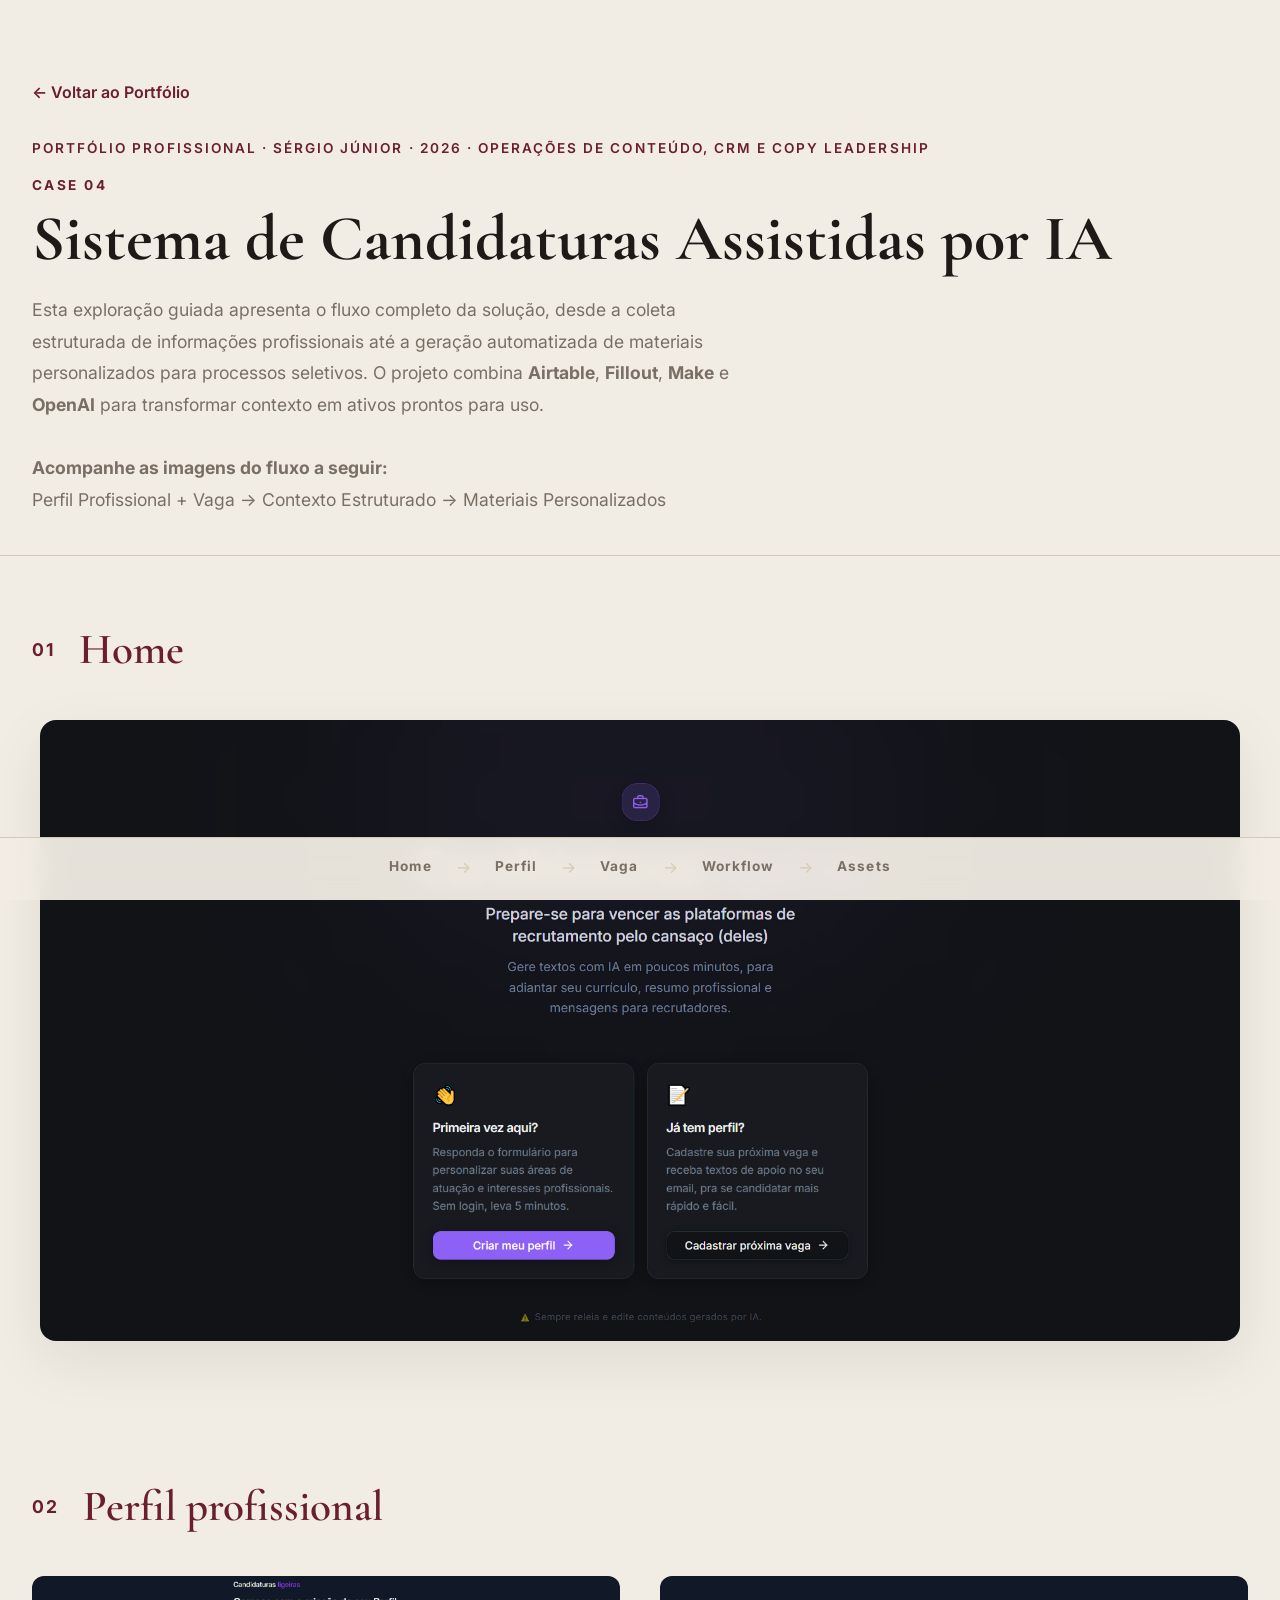
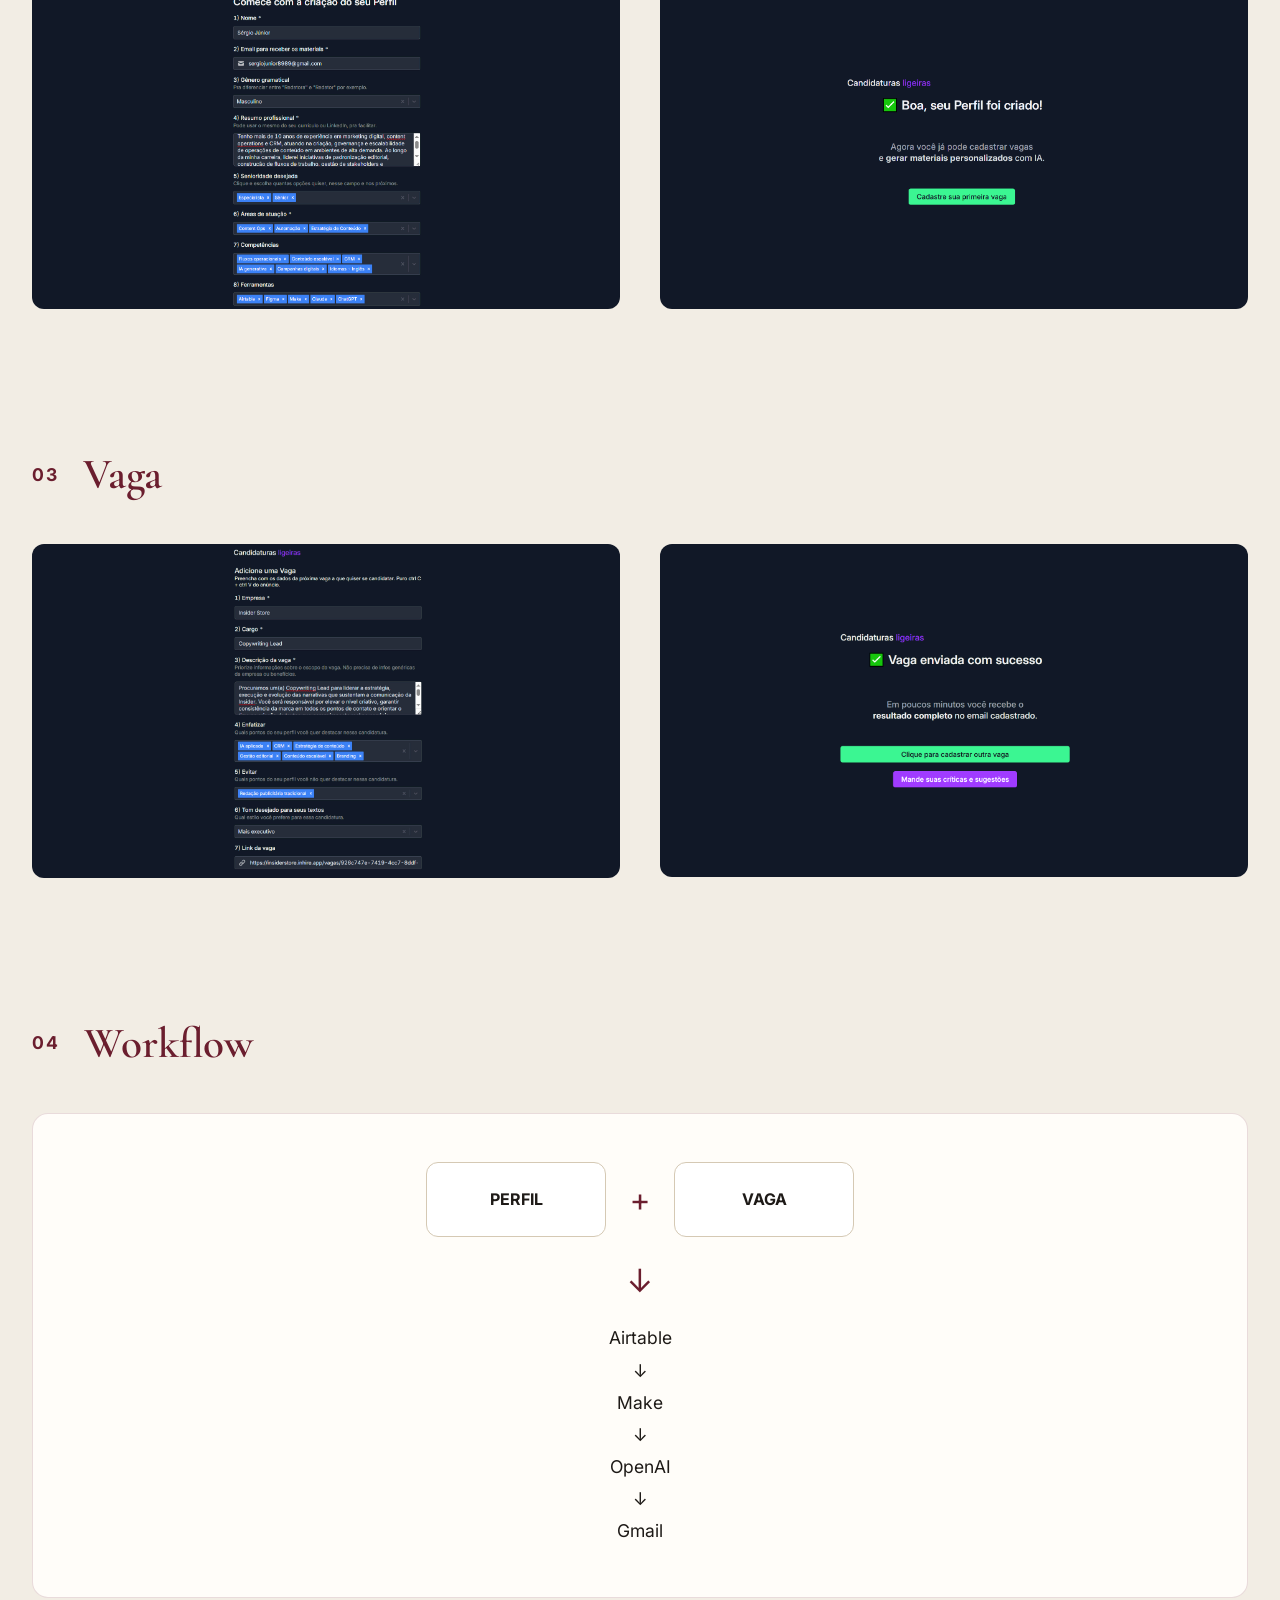
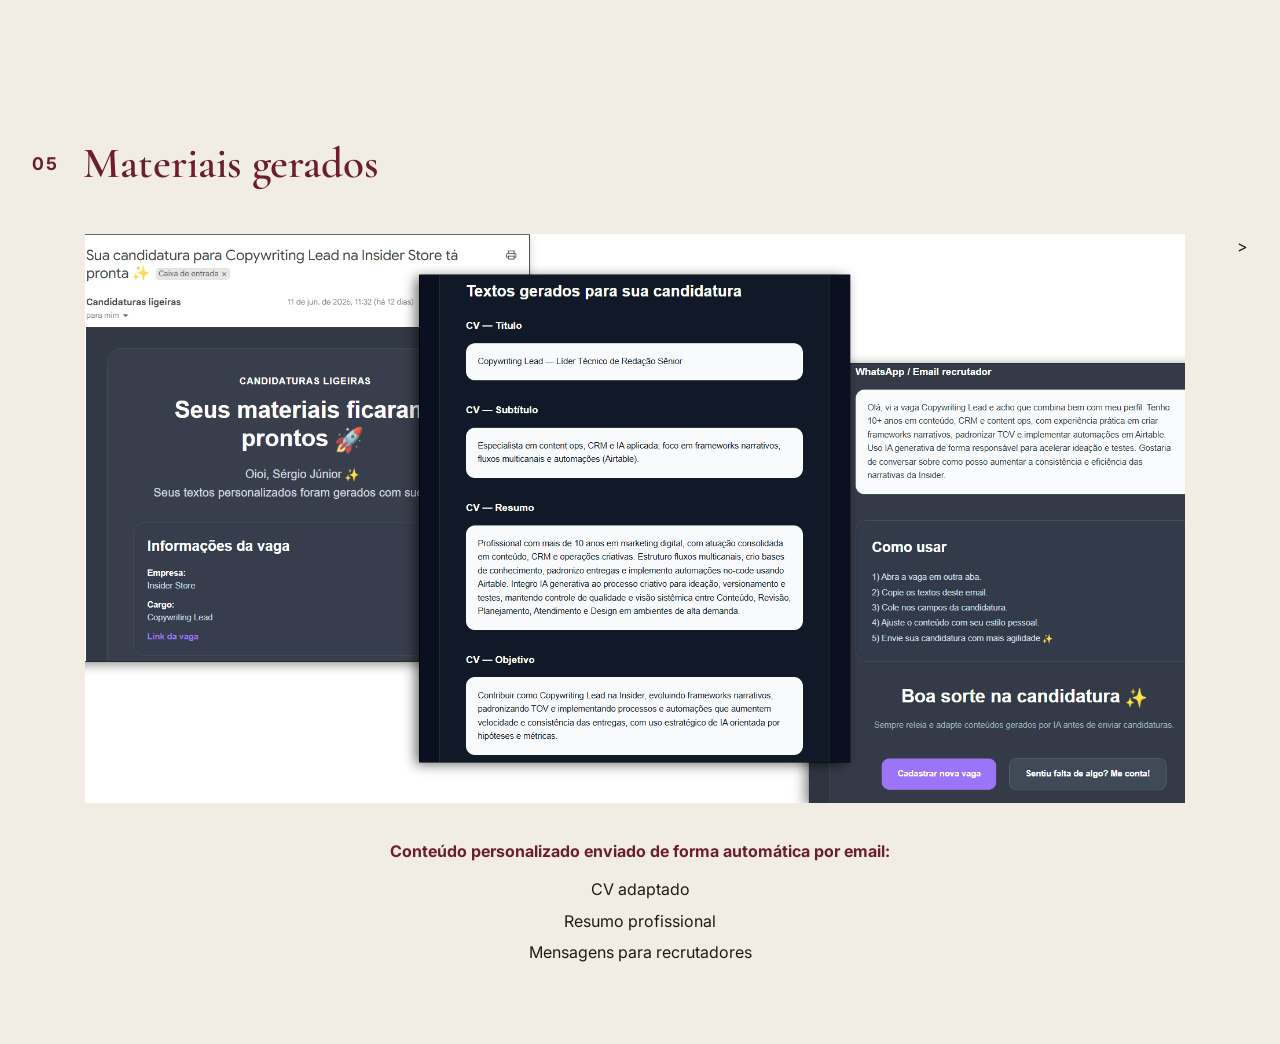
==== case04/index.html @ 16d682b1 "Refactor portfolio meta for better responsiveness Updated portfolio meta information for desktop and" ====
<!DOCTYPE html>
<html lang="pt-BR">

<head>

  <meta charset="UTF-8">

  <meta name="viewport"
        content="width=device-width, initial-scale=1.0">

  <title>Case 04 | Sérgio Júnior</title>

  <link rel="stylesheet" href="style.css">

</head>
<body>

<header class="topbar">
  <div class="topbar-content">
    <a href="../" class="back-link">← Voltar ao Portfólio</a>

    <div class="hero">

  <div class="portfolio-meta desktop-only">
PORTFÓLIO PROFISSIONAL · SÉRGIO JÚNIOR · 2026 · OPERAÇÕES DE CONTEÚDO, CRM E COPY LEADERSHIP
</div>

<div class="portfolio-meta mobile-only">
PORTFÓLIO PROFISSIONAL · SÉRGIO JÚNIOR · 2026
</div>
      <div class="hero-kicker">CASE 04</div>
      <h1>Sistema de Candidaturas Assistidas por IA</h1>
      <p class="intro-text">

Esta exploração guiada apresenta o fluxo completo da solução, desde a coleta estruturada de informações profissionais até a geração automatizada de materiais personalizados para processos seletivos.

O projeto combina <strong>Airtable</strong>, <strong>Fillout</strong>, <strong>Make</strong> e <strong>OpenAI</strong> para transformar contexto em ativos prontos para uso.

<br><br>

<strong>Acompanhe as imagens do fluxo a seguir:</strong>

<br>

Perfil Profissional + Vaga → Contexto Estruturado → Materiais Personalizados

</p>
    </div>
  </div>
</header>

<main>

<section id="home" class="step-section">
  <div class="step-header">
    <span class="step-number">01</span>
    <h2>Home</h2>
  </div>

  <div class="image-single">
    <img
  src="img/home.webp"
  alt="Home do sistema"
  class="zoomable">
  </div>
</section>

<section id="perfil" class="step-section">
  <div class="step-header">
    <span class="step-number">02</span>
    <h2>Perfil profissional</h2>
  </div>

  <div class="image-grid">
    <img
  src="img/perfil1.webp"
  alt="Formulário de perfil"
  class="zoomable">
    <img
  src="img/perfil2.webp"
  alt="Perfil criado"
  class="zoomable">
  </div>
</section>

<section id="vaga" class="step-section">
  <div class="step-header">
    <span class="step-number">03</span>
    <h2>Vaga</h2>
  </div>

  <div class="image-grid">
    <img
  src="img/vaga1.webp"
  alt="Cadastro de vaga"
  class="zoomable">
    <img
  src="img/vaga2.webp"
  alt="Vaga enviada"
  class="zoomable">
  </div>
</section>

<section id="workflow" class="step-section">
  <div class="step-header">
    <span class="step-number">04</span>
    <h2>Workflow</h2>
  </div>

  <div class="workflow-box">

    <div class="workflow-inputs">
      <div class="workflow-card">
        <strong>PERFIL</strong>
      </div>

      <div class="workflow-plus">+</div>

      <div class="workflow-card">
        <strong>VAGA</strong>
      </div>
    </div>

    <div class="workflow-arrow">↓</div>

    <div class="workflow-stack">
      <div>Airtable</div>
      <div>↓</div>
      <div>Make</div>
      <div>↓</div>
      <div>OpenAI</div>
      <div>↓</div>
      <div>Gmail</div>
    </div>

  </div>
</section>

<section id="assets" class="step-section">
  <div class="step-header">
    <span class="step-number">05</span>
    <h2>Materiais gerados</h2>
  </div>

  <div class="email-showcase">

    <img
  src="img/email-stack.webp"
  alt="Assets gerados"
  class="zoomable email-stack">
    >

  </div>

  <div class="assets-caption">
    <p>

Conteúdo personalizado enviado de forma automática por email:

</p>

    <ul>
      <li>CV adaptado</li>
      <li>Resumo profissional</li>
      <li>Mensagens para recrutadores</li>
    </ul>
  </div>

</section>

</main>

<footer class="progress-nav">

  <a href="#home" class="nav-item active">Home</a>

<span class="nav-arrow">→</span>

<a href="#perfil" class="nav-item">Perfil</a>

<span class="nav-arrow">→</span>

<a href="#vaga" class="nav-item">Vaga</a>

<span class="nav-arrow">→</span>

<a href="#workflow" class="nav-item">Workflow</a>

<span class="nav-arrow">→</span>

<a href="#assets" class="nav-item">Assets</a>

</footer>
<button id="backToTop">

↑

</button>
<div id="lightbox" class="lightbox">

  <span class="lightbox-close">&times;</span>

  <img id="lightbox-image" src="" alt="Imagem ampliada">

</div>
  
  <script src="script.js"></script>

</body>
</html>
---- case04/style.css ----
@import url('https://fonts.googleapis.com/css2?family=Cormorant+Garamond:wght@400;500;600;700&family=Inter:wght@300;400;500;600&display=swap');

:root {

--beige: #F2EDE4;
--beige-dark: #D5C9B4;

--wine: #6B1E2E;
--wine-light: #8B2E42;

--ink: #1E1A17;
--muted: #7A6F65;

--max-width: 1400px;

}

*{
margin:0;
padding:0;
box-sizing:border-box;
}

html{
scroll-behavior:smooth;
}

body{

background:var(--beige);
color:var(--ink);

font-family:'Inter',sans-serif;

line-height:1.6;

}

/* =========================
HEADER
========================= */

.topbar{

padding:80px 32px 40px;

border-bottom:1px solid var(--beige-dark);

}

.topbar-content{

max-width:var(--max-width);
margin:0 auto;

}

.back-link{

display:inline-block;

margin-bottom:32px;

color:var(--wine);

text-decoration:none;

font-weight:600;

}

.back-link:hover{

opacity:.7;

}

.hero-kicker{

color:var(--wine);

font-size:.85rem;

letter-spacing:.18em;

text-transform:uppercase;

margin-bottom:12px;

font-weight:700;

}
.portfolio-meta{

  color:var(--wine);

  font-size:.85rem;

  letter-spacing:.15em;

  text-transform:uppercase;

  margin-bottom:16px;

  font-weight:600;

}
.desktop-only{

display:block;

}

.mobile-only{

display:none;

}
.hero h1{

font-family:'Cormorant Garamond',serif;

font-size:4rem;

line-height:0.95;

color:var(--ink);

margin-bottom:20px;

}

.hero p{

font-size:1.1rem;

color:var(--muted);

max-width:700px;

}
.intro-text{

  max-width:850px;

  margin-top:24px;

  color:var(--muted);

  line-height:1.8;

}
/* =========================
SECTIONS
========================= */

.step-section{

padding:72px 32px;

}

.step-header{

display:flex;

align-items:center;

gap:16px;

margin-bottom:48px;

}

.step-number{

color:var(--wine);

font-size:1.1rem;

font-weight:700;

letter-spacing:.12em;

margin-right:8px;

}

.step-header h2{

font-family:'Cormorant Garamond',serif;

font-size:2.7rem;

color:var(--wine);

line-height:1;

font-weight:600;

}

/* =========================
   IMAGES
========================= */

.image-single{

max-width:1200px;

margin:0 auto;

border-radius:16px;

overflow:hidden;

box-shadow:0 20px 60px rgba(0,0,0,.08);

}

.image-single img{

  width:100%;

  height:auto;

  display:block;

}

.image-grid{

  display:grid;

  grid-template-columns:repeat(2,minmax(0,1fr));

  gap:40px;

  max-width:1600px;

  margin:0 auto;

}

.image-grid img{

  width:100%;

  height:auto;

  display:block;

  border-radius:12px;

}

.email-stack{

  max-width:1100px;

  width:100%;

  margin:0 auto;

  display:block;

}

/* =========================
WORKFLOW
========================= */

.workflow-box{

border:1px solid rgba(107,30,46,.15);

border-radius:16px;

background:#fffdf9;

padding:48px;

}

.workflow-inputs{

display:flex;

justify-content:center;

align-items:center;

gap:24px;

}

.workflow-card{

padding:24px 40px;

border:1px solid var(--beige-dark);

border-radius:12px;

background:white;

min-width:180px;

text-align:center;

}

.workflow-plus{

font-size:2rem;

color:var(--wine);

}

.workflow-arrow{

text-align:center;

font-size:2rem;

color:var(--wine);

margin:18px 0;

}

.workflow-stack{

text-align:center;

font-size:1.1rem;

}

.workflow-stack div{

margin:4px 0;

}

/* =========================
ASSETS
========================= */

.email-showcase{

display:flex;

justify-content:center;

}

.email-stack-image{

max-width:1100px;

}

.assets-caption{

margin-top:36px;

text-align:center;

}

.assets-caption p{

color:var(--wine);

font-weight:700;

margin-bottom:12px;

}

.assets-caption ul{

list-style:none;

}

.assets-caption li{

margin:6px 0;

}

/* =========================
FOOTER FIXO
========================= */

.progress-nav{
   

position:fixed;

bottom:0;

left:0;

right:0;

z-index:999;

display:flex;

justify-content:center;

gap:32px;

padding:18px;

background:rgba(242,237,228,.95);

backdrop-filter:blur(12px);

border-top:1px solid var(--beige-dark);

}
.progress-nav a.active{

  color:var(--wine);

  font-weight:700;

}
.nav-item{

text-decoration:none;

color:var(--muted);

font-size:.85rem;

font-weight:700;

letter-spacing:.08em;

transition:.2s;

}

.nav-item:hover{

color:var(--wine);

}

.nav-item.active{

color:var(--wine);

}
.nav-arrow{

display:flex;

align-items:center;

justify-content:center;

color:var(--beige-dark);

font-size:1rem;

margin:0 -8px;

transform:translateY(-1px);

}
/* =========================
MOBILE
========================= */

@media (max-width: 900px){

  .hero h1{

    font-size:2.8rem;

  }

  .step-header h2{

    font-size:2.2rem;

  }

  .image-grid{

    grid-template-columns:1fr;

    gap:24px;

  }

  .workflow-inputs{

    flex-direction:column;

  }

  .progress-nav{

    gap:12px;

    flex-wrap:wrap;

  }

}

@media (max-width: 600px){
.desktop-only{

display:none;

}

.mobile-only{

display:block;

}
.topbar{

```
padding:48px 24px 32px;
```

}

.step-section{

```
padding:56px 24px;
```

}

.hero h1{

```
font-size:2.3rem;
```

}

}
/* =========================
   LIGHTBOX
========================= */

.zoomable{

  cursor:pointer;

  transition:.25s;

}

.zoomable:hover{

  transform:translateY(-4px);

}

.lightbox{

  position:fixed;

  inset:0;

  background:rgba(0,0,0,.9);

  display:none;

  justify-content:center;

  align-items:center;

  z-index:9999;

  padding:40px;

}

.lightbox.active{

  display:flex;

}

#lightbox-image{

  max-width:95vw;

  max-height:90vh;

  border-radius:12px;

  box-shadow:0 20px 60px rgba(0,0,0,.5);

  object-fit:contain;

}

.lightbox-close{

  position:absolute;

  top:24px;

  right:32px;

  color:white;

  font-size:3rem;

  cursor:pointer;

  line-height:1;

}
/* =========================
   MOBILE LIGHTBOX
========================= */

@media (max-width:768px){

  .lightbox.active{

    display:flex;

    align-items:flex-start;

    justify-content:flex-start;

    overflow:auto;

    padding:80px 20px;

  }

  #lightbox-image{

    width:220vw;

    max-width:none;

    max-height:none;

  }

}
/* =========================
   BACK TO TOP
========================= */

#backToTop{

  position:fixed;

  right:24px;

  bottom:110px;

  width:52px;

  height:52px;

  border:none;

  border-radius:50%;

  background:var(--wine);

  color:white;

  font-size:1.4rem;

  cursor:pointer;

  display:none;

  z-index:999;

  box-shadow:0 10px 30px rgba(0,0,0,.15);

  transition:.25s;

}

#backToTop:hover{

  transform:translateY(-4px);

}

#backToTop.show{

  display:block;

}
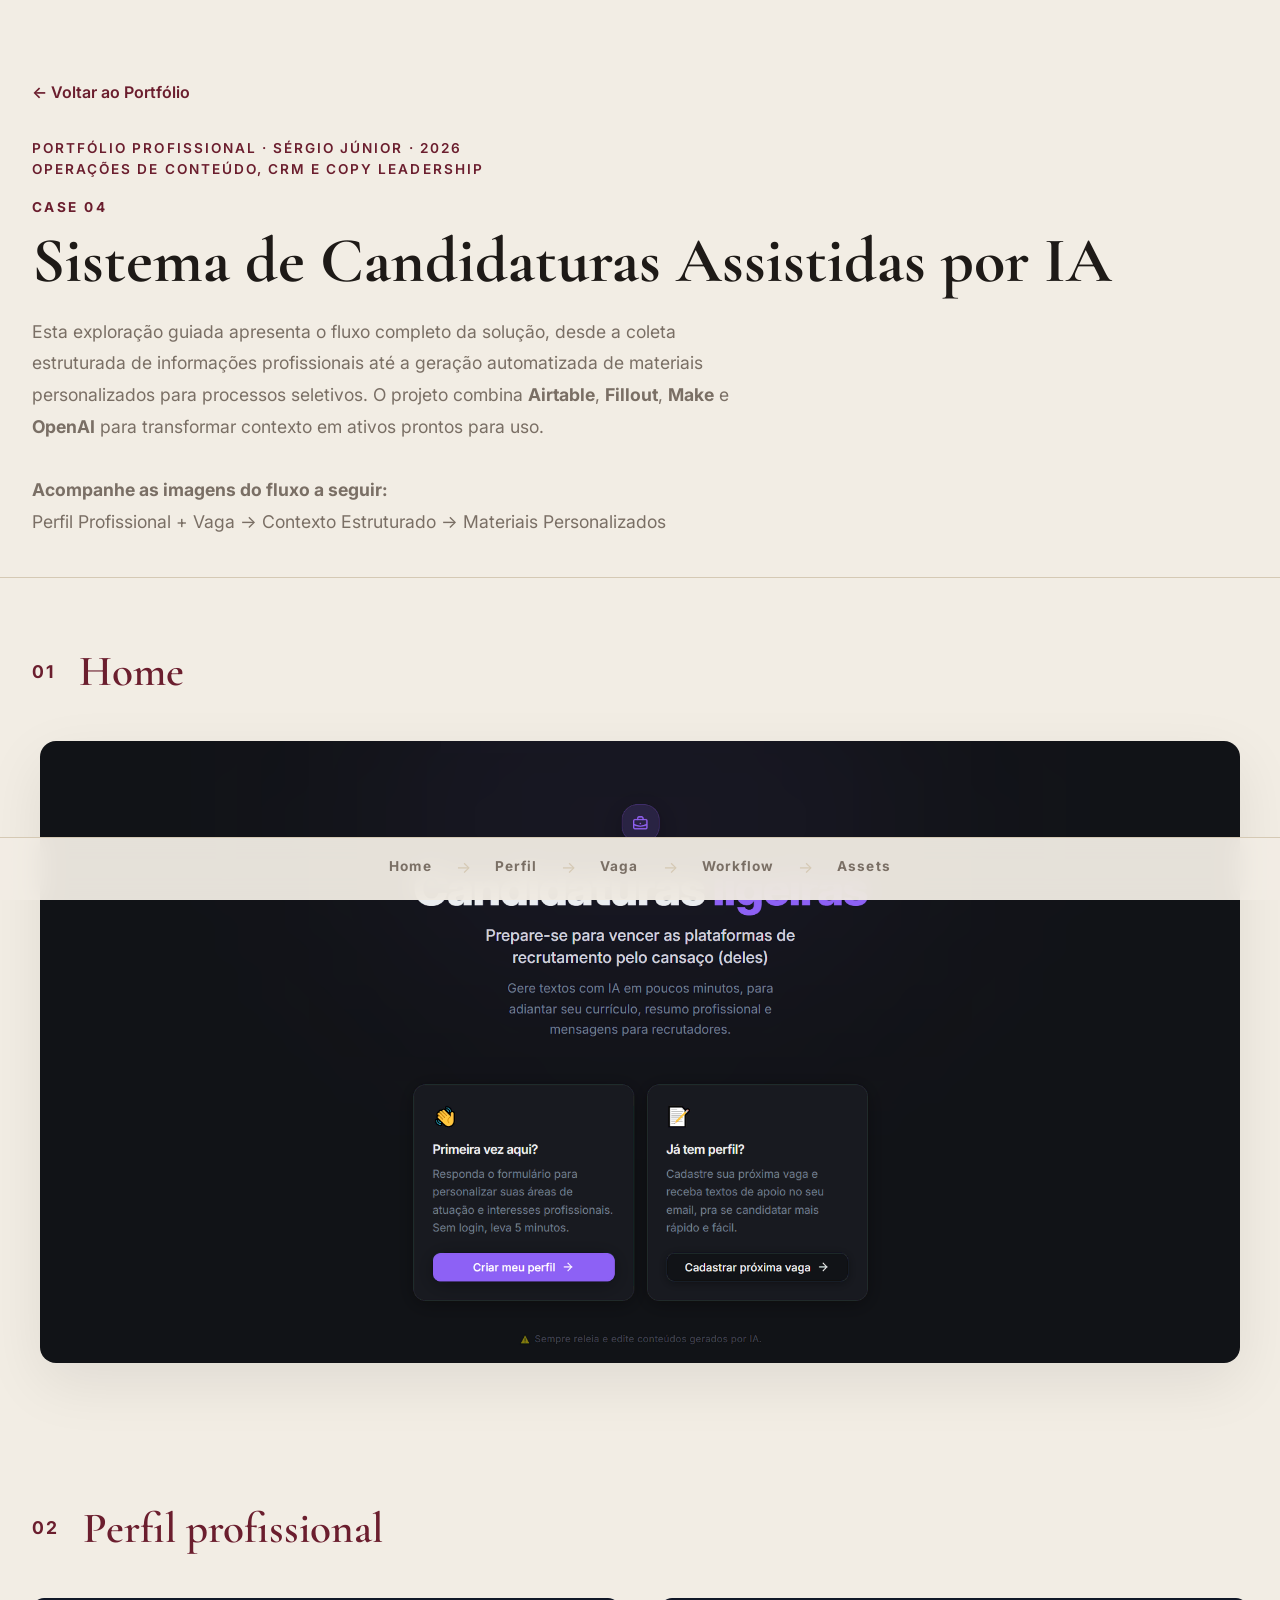
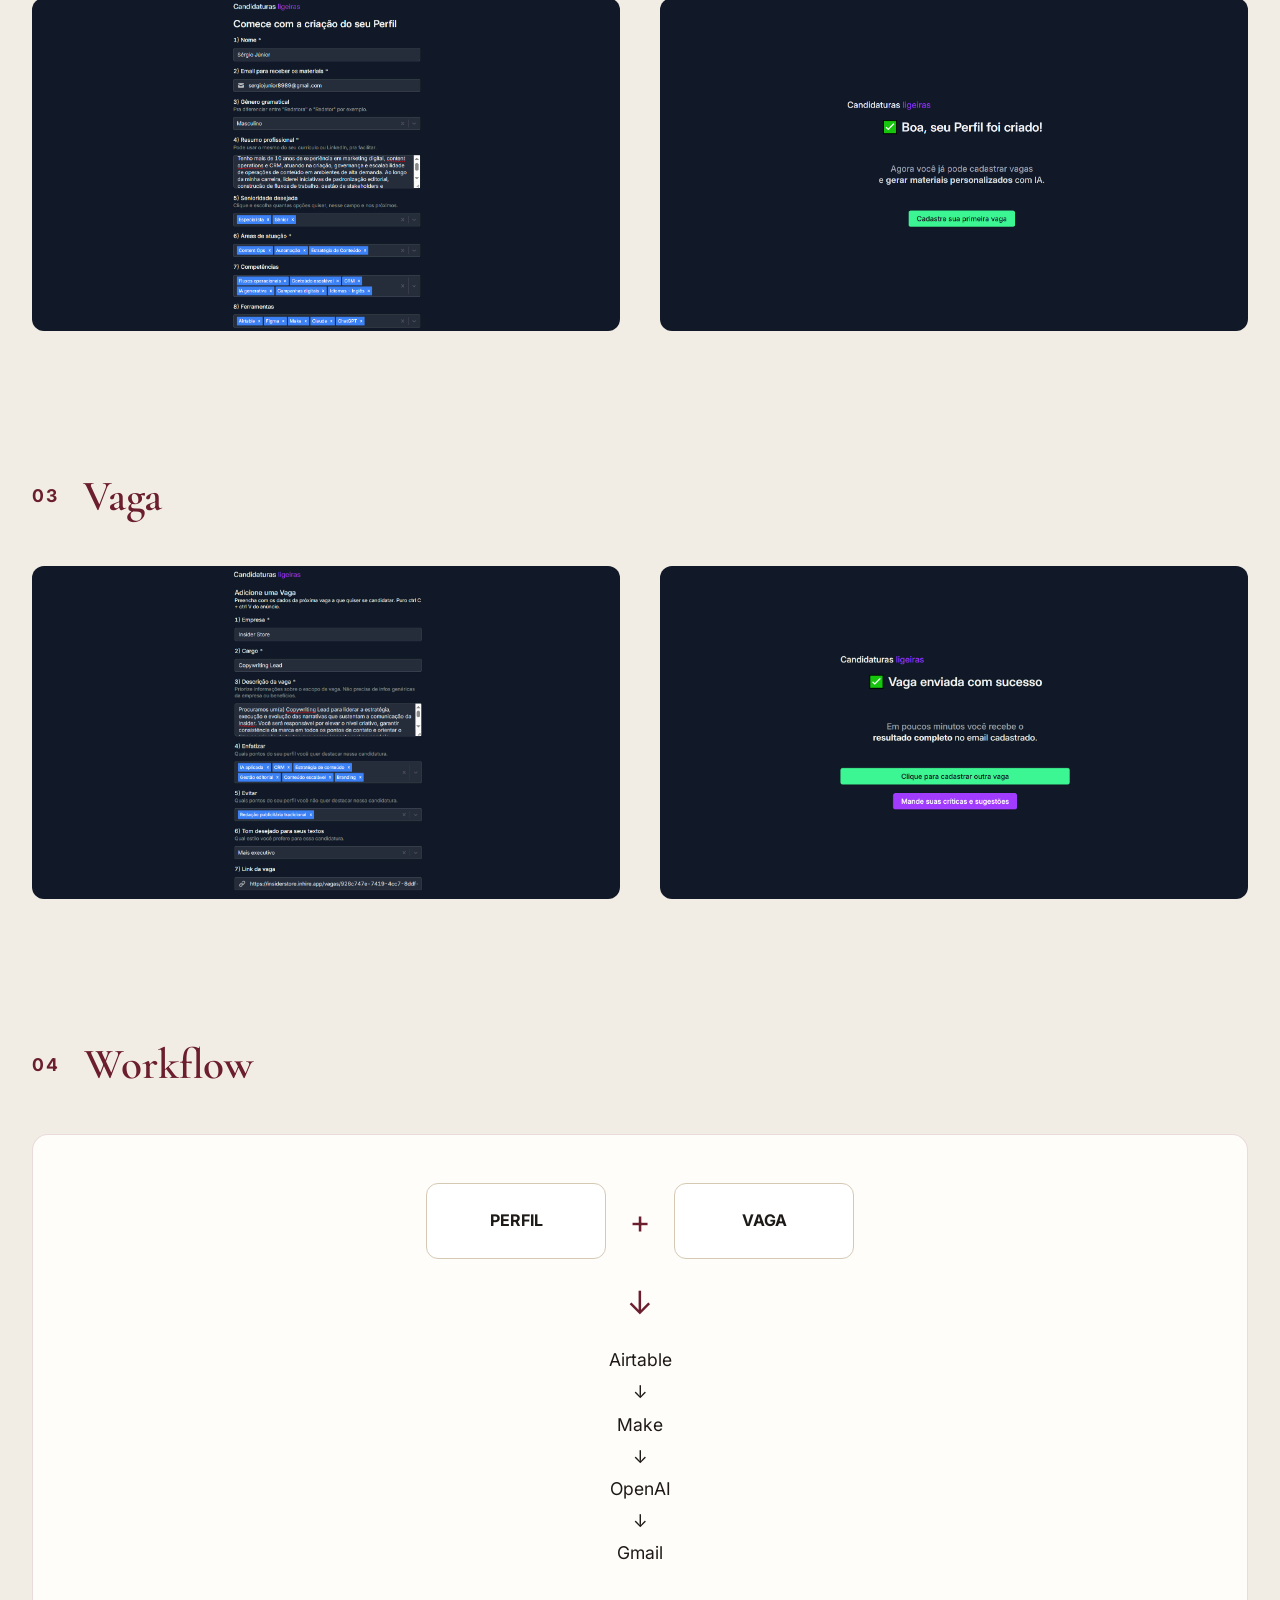
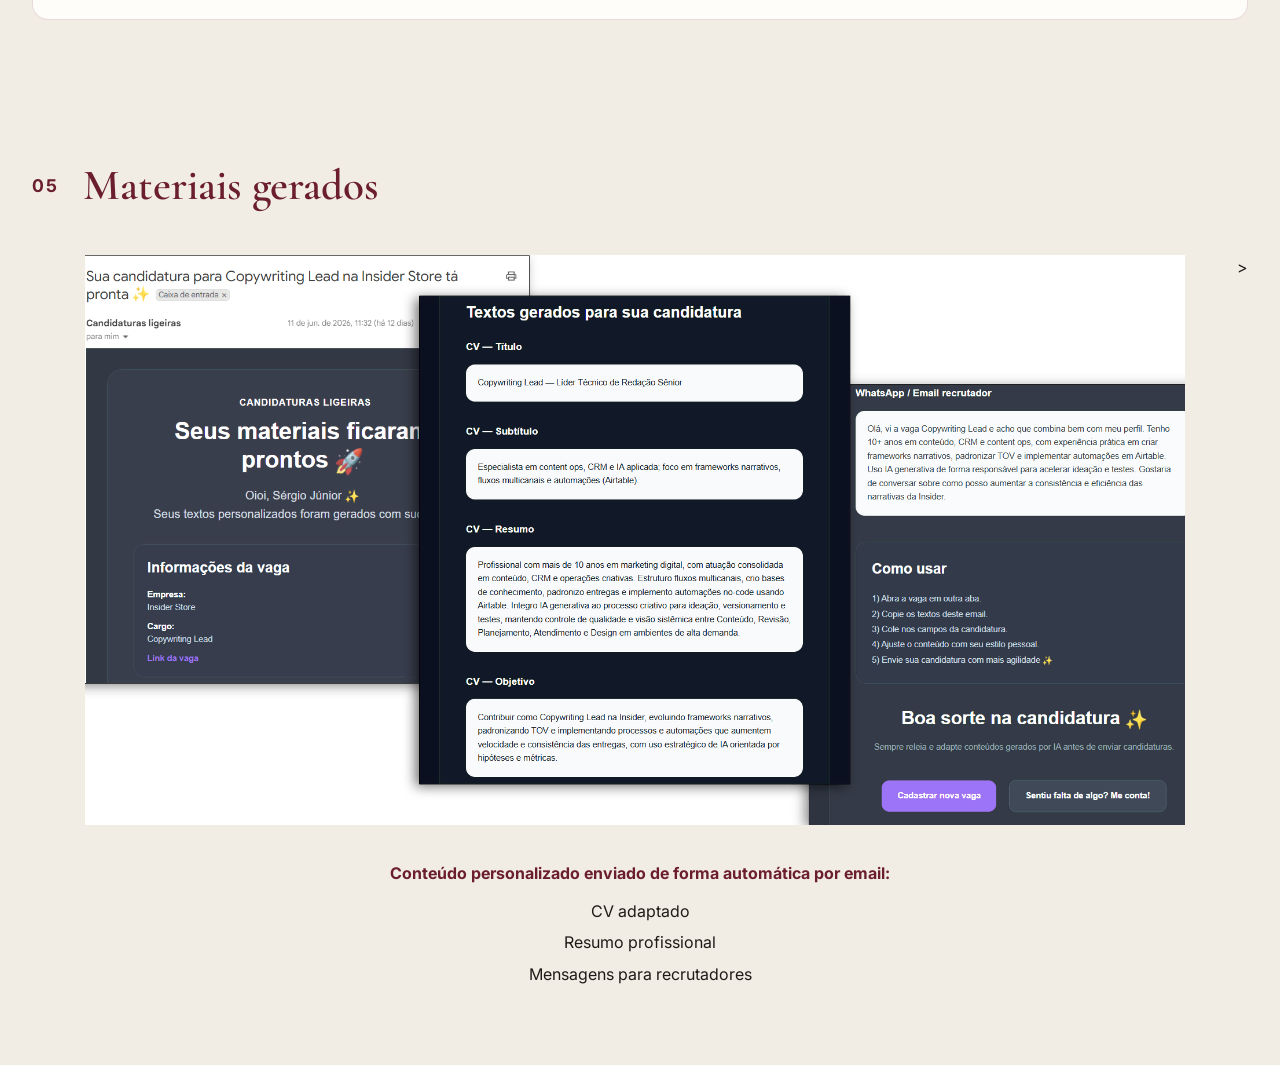
==== commit 3972723a: "Update portfolio text formatting in index.html Split the professional portfolio text into two lines " ====
--- a/case04/index.html
+++ b/case04/index.html
@@ -22,7 +22,8 @@
     <div class="hero">
 
   <div class="portfolio-meta desktop-only">
-PORTFÓLIO PROFISSIONAL · SÉRGIO JÚNIOR · 2026 · OPERAÇÕES DE CONTEÚDO, CRM E COPY LEADERSHIP
+PORTFÓLIO PROFISSIONAL · SÉRGIO JÚNIOR · 2026<br>
+    OPERAÇÕES DE CONTEÚDO, CRM E COPY LEADERSHIP
 </div>
 
 <div class="portfolio-meta mobile-only">
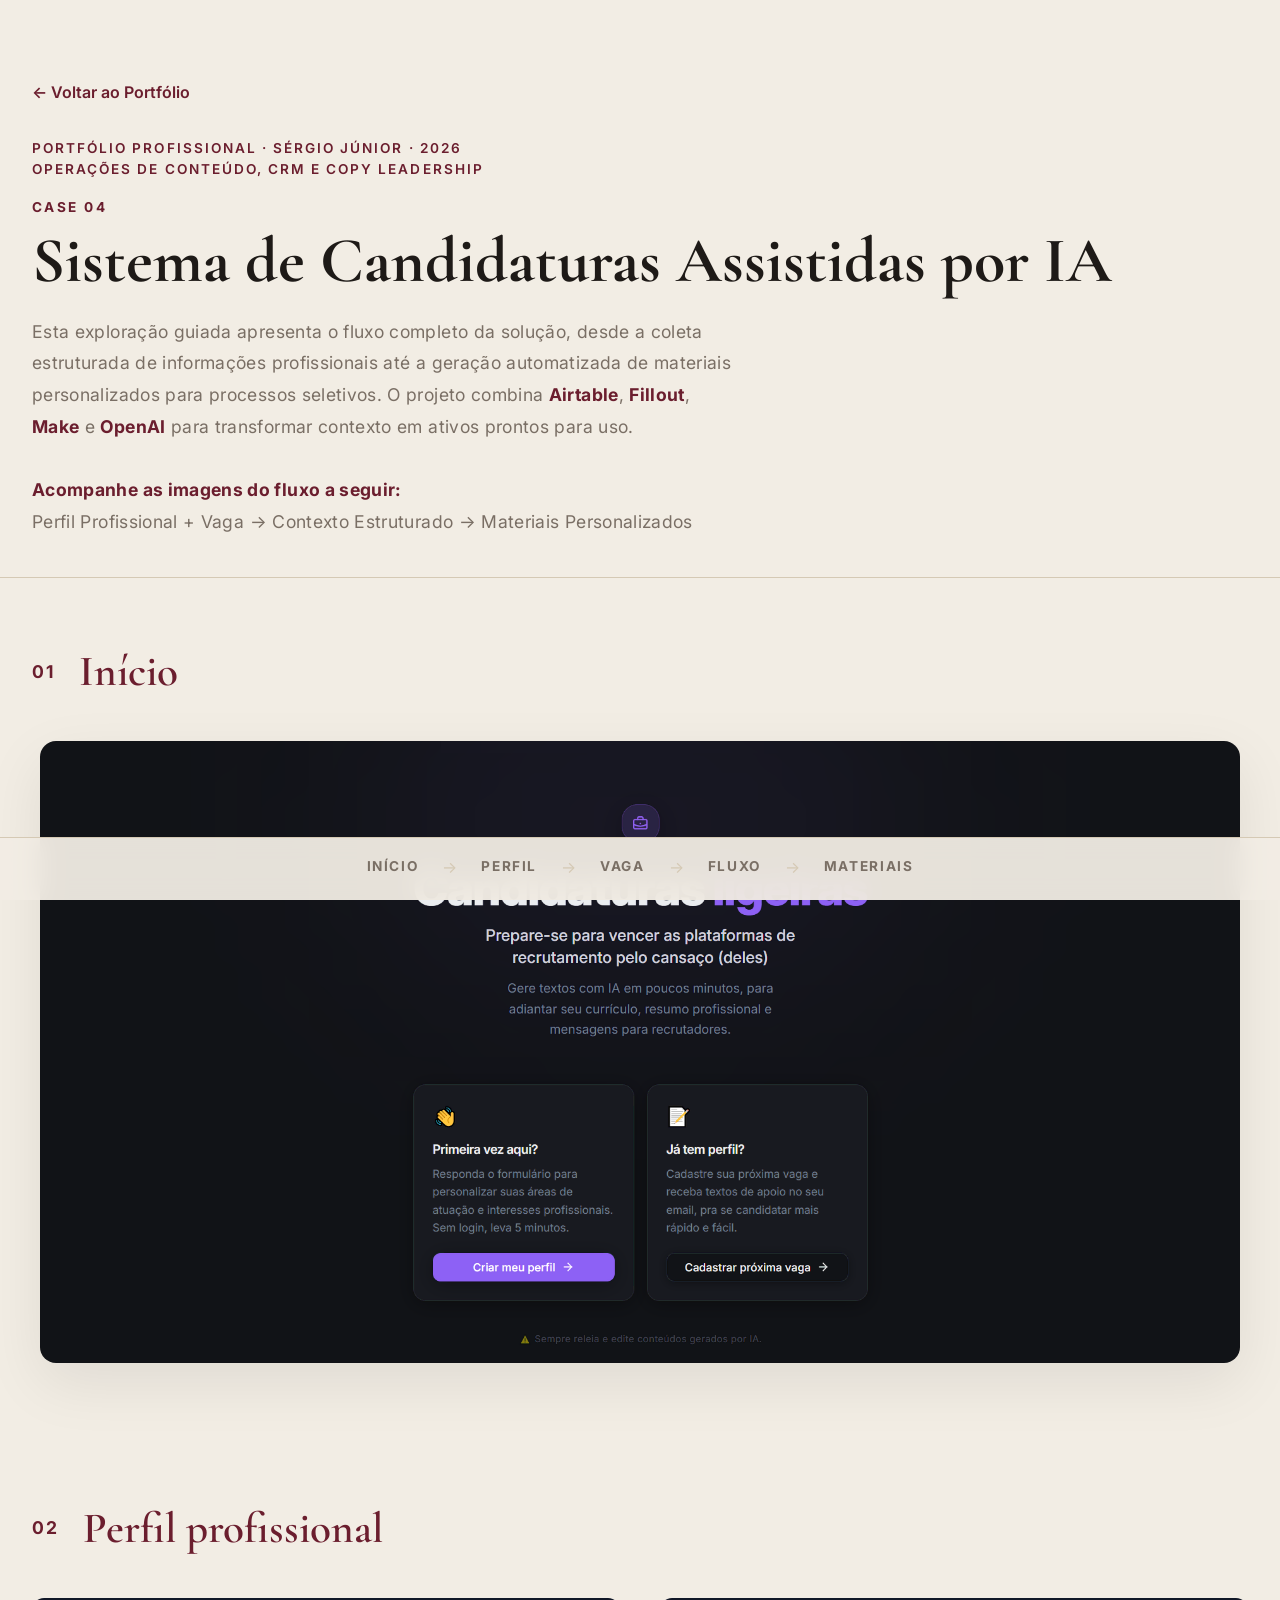
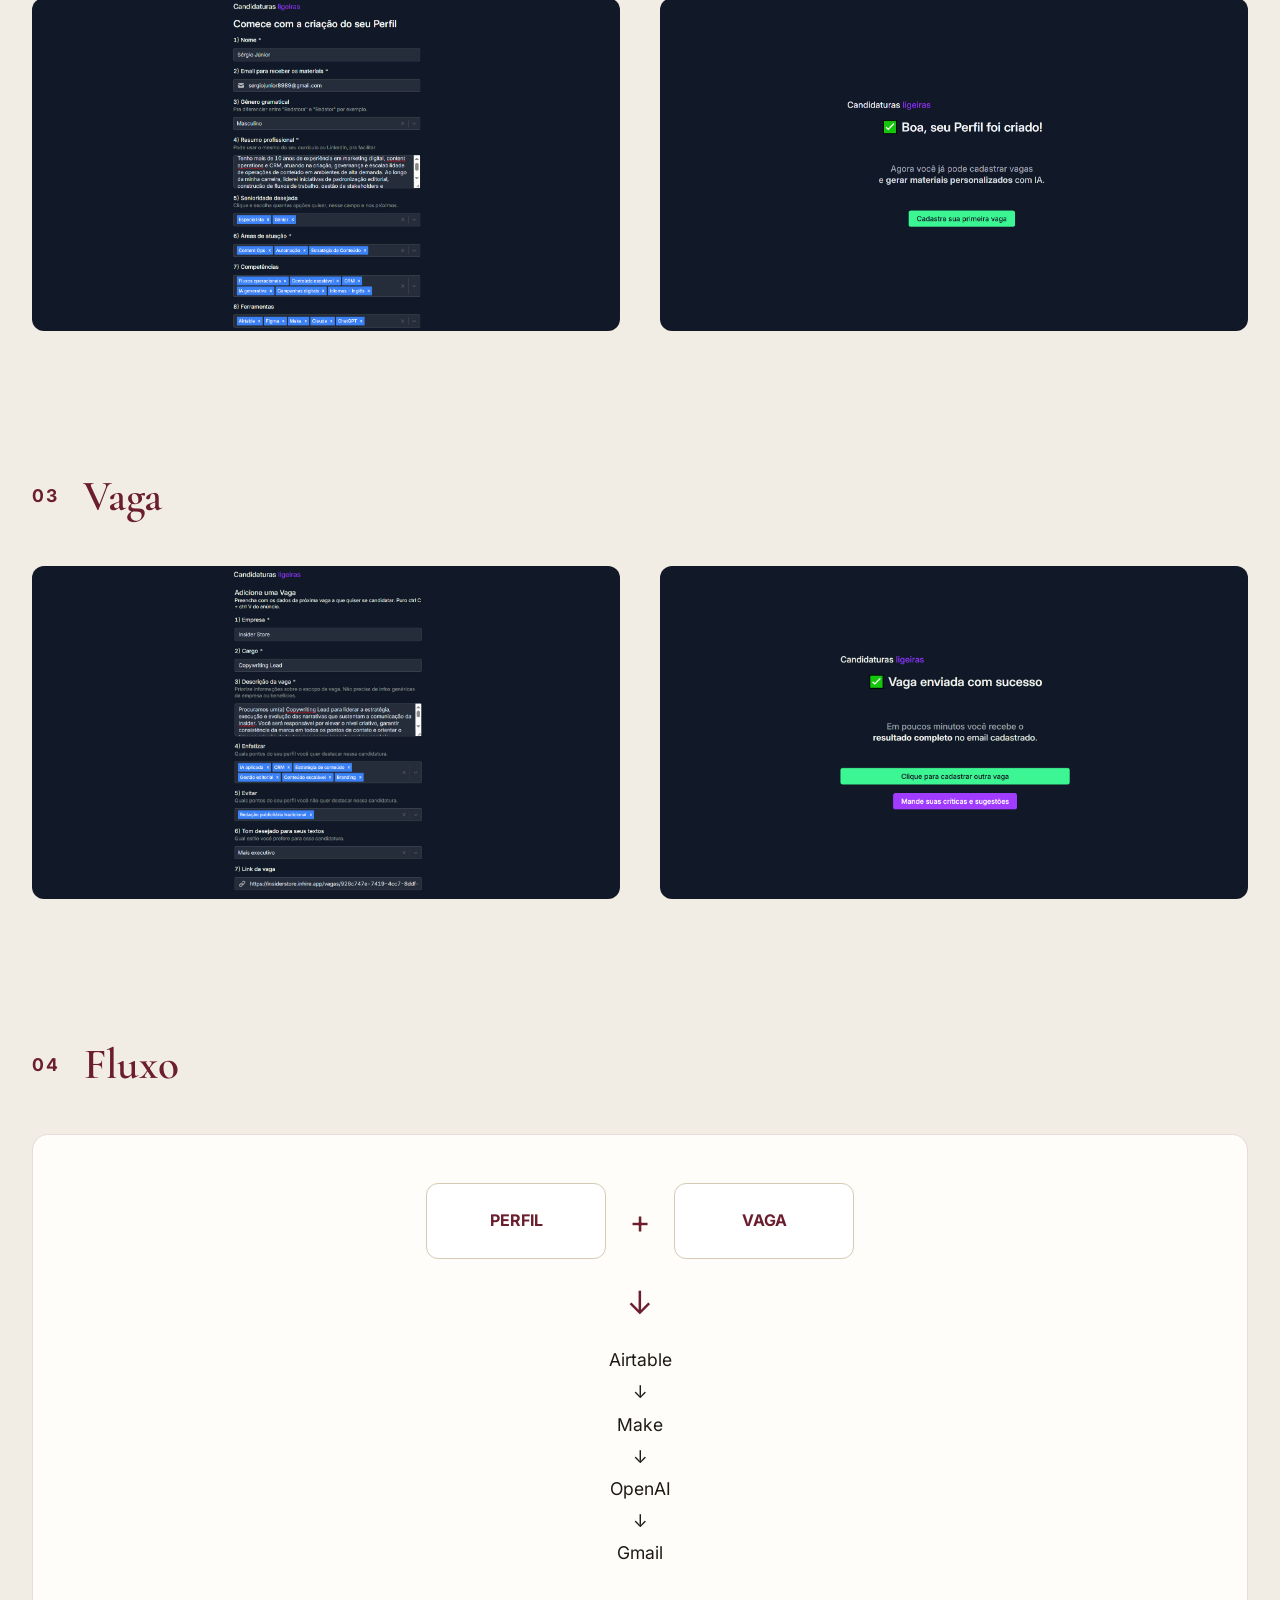
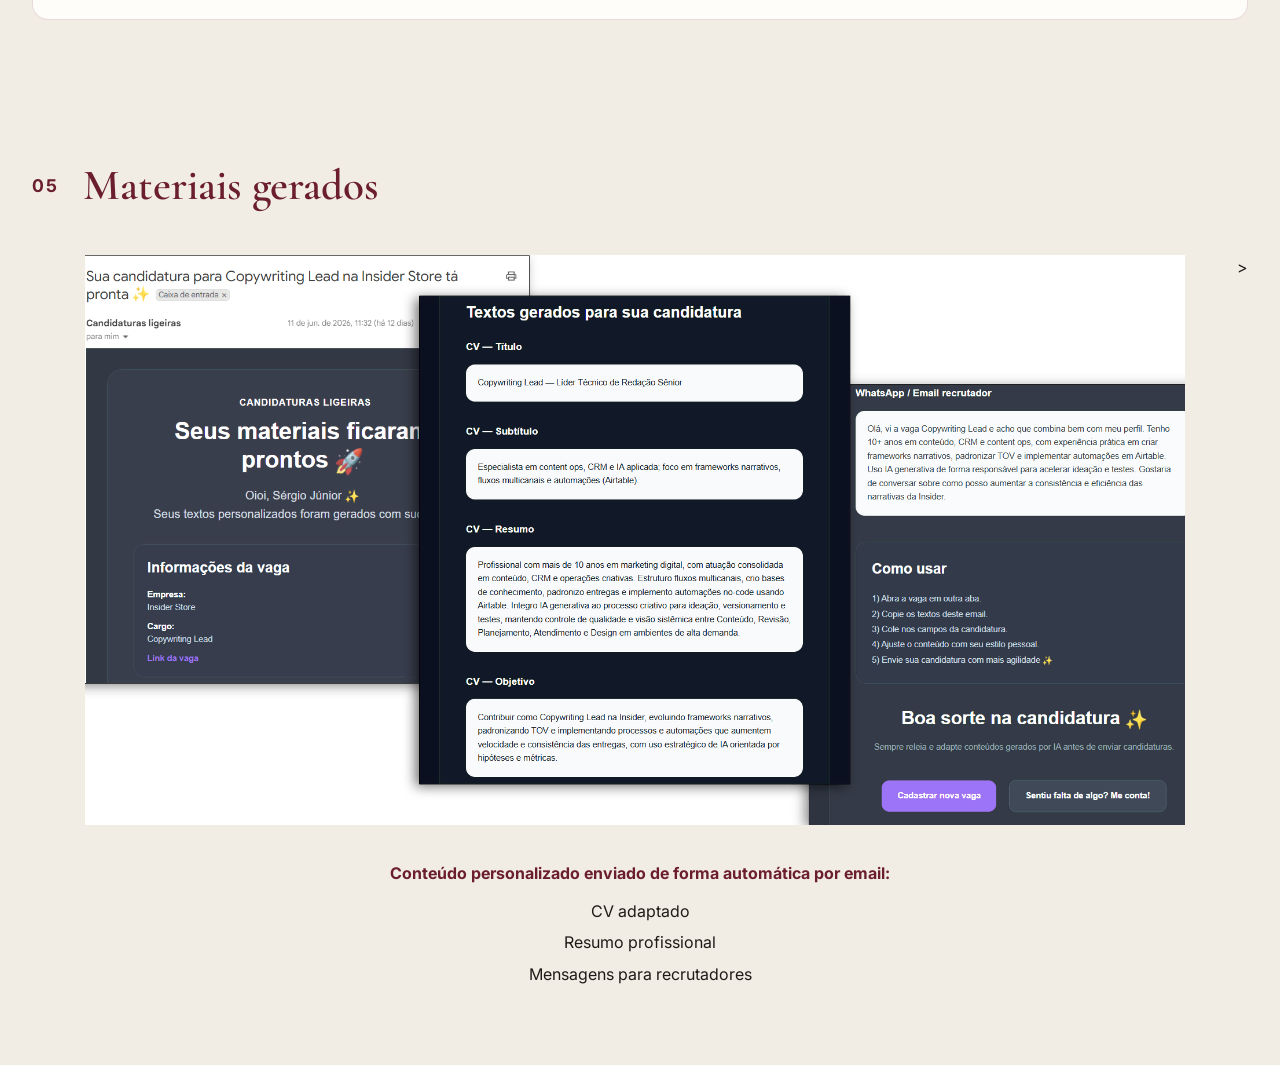
==== commit ca83916b: "Translate HTML content from Portuguese to English" ====
--- a/case04/index.html
+++ b/case04/index.html
@@ -55,13 +55,13 @@
 <section id="home" class="step-section">
   <div class="step-header">
     <span class="step-number">01</span>
-    <h2>Home</h2>
+    <h2>Início</h2>
   </div>
 
   <div class="image-single">
     <img
   src="img/home.webp"
-  alt="Home do sistema"
+  alt="Início do sistema"
   class="zoomable">
   </div>
 </section>
@@ -105,7 +105,7 @@
 <section id="workflow" class="step-section">
   <div class="step-header">
     <span class="step-number">04</span>
-    <h2>Workflow</h2>
+    <h2>Fluxo</h2>
   </div>
 
   <div class="workflow-box">
@@ -147,7 +147,7 @@
 
     <img
   src="img/email-stack.webp"
-  alt="Assets gerados"
+  alt="Materiais gerados"
   class="zoomable email-stack">
     >
 
@@ -173,23 +173,23 @@
 
 <footer class="progress-nav">
 
-  <a href="#home" class="nav-item active">Home</a>
-
-<span class="nav-arrow">→</span>
-
-<a href="#perfil" class="nav-item">Perfil</a>
-
-<span class="nav-arrow">→</span>
-
-<a href="#vaga" class="nav-item">Vaga</a>
-
-<span class="nav-arrow">→</span>
-
-<a href="#workflow" class="nav-item">Workflow</a>
-
-<span class="nav-arrow">→</span>
-
-<a href="#assets" class="nav-item">Assets</a>
+  <a href="#home" class="nav-item active">INÍCIO</a>
+
+<span class="nav-arrow">→</span>
+
+<a href="#perfil" class="nav-item">PERFIL</a>
+
+<span class="nav-arrow">→</span>
+
+<a href="#vaga" class="nav-item">VAGA</a>
+
+<span class="nav-arrow">→</span>
+
+<a href="#workflow" class="nav-item">FLUXO</a>
+
+<span class="nav-arrow">→</span>
+
+<a href="#assets" class="nav-item">MATERIAIS</a>
 
 </footer>
 <button id="backToTop">
--- a/case04/style.css
+++ b/case04/style.css
@@ -141,6 +141,8 @@
 }
 .intro-text{
 
+  letter-spacing:.02em;
+  
   max-width:850px;
 
   margin-top:24px;
@@ -148,6 +150,15 @@
   color:var(--muted);
 
   line-height:1.8;
+
+}
+strong{
+
+color:var(--wine);
+
+font-weight:700;
+
+position:relative;
 
 }
 /* =========================
@@ -433,17 +444,19 @@
 }
 .nav-item{
 
-text-decoration:none;
-
-color:var(--muted);
-
-font-size:.85rem;
-
-font-weight:700;
-
-letter-spacing:.08em;
-
-transition:.2s;
+  text-decoration:none;
+
+  color:var(--muted);
+
+  font-size:.85rem;
+
+  font-weight:700;
+
+  text-transform:uppercase;
+
+  letter-spacing:.12em;
+
+  transition:.25s;
 
 }
 
@@ -455,7 +468,11 @@
 
 .nav-item.active{
 
-color:var(--wine);
+  color:var(--wine);
+
+  font-weight:800;
+
+  font-size:.95rem;
 
 }
 .nav-arrow{
@@ -468,11 +485,20 @@
 
 color:var(--beige-dark);
 
+transition:.25s;
+
 font-size:1rem;
 
 margin:0 -8px;
 
 transform:translateY(-1px);
+
+}
+.nav-item.active + .nav-arrow{
+
+  color:var(--wine);
+
+  font-weight:700;
 
 }
 /* =========================
@@ -540,7 +566,7 @@
 .step-section{
 
 ```
-padding:56px 24px;
+padding:42px 24px;
 ```
 
 }
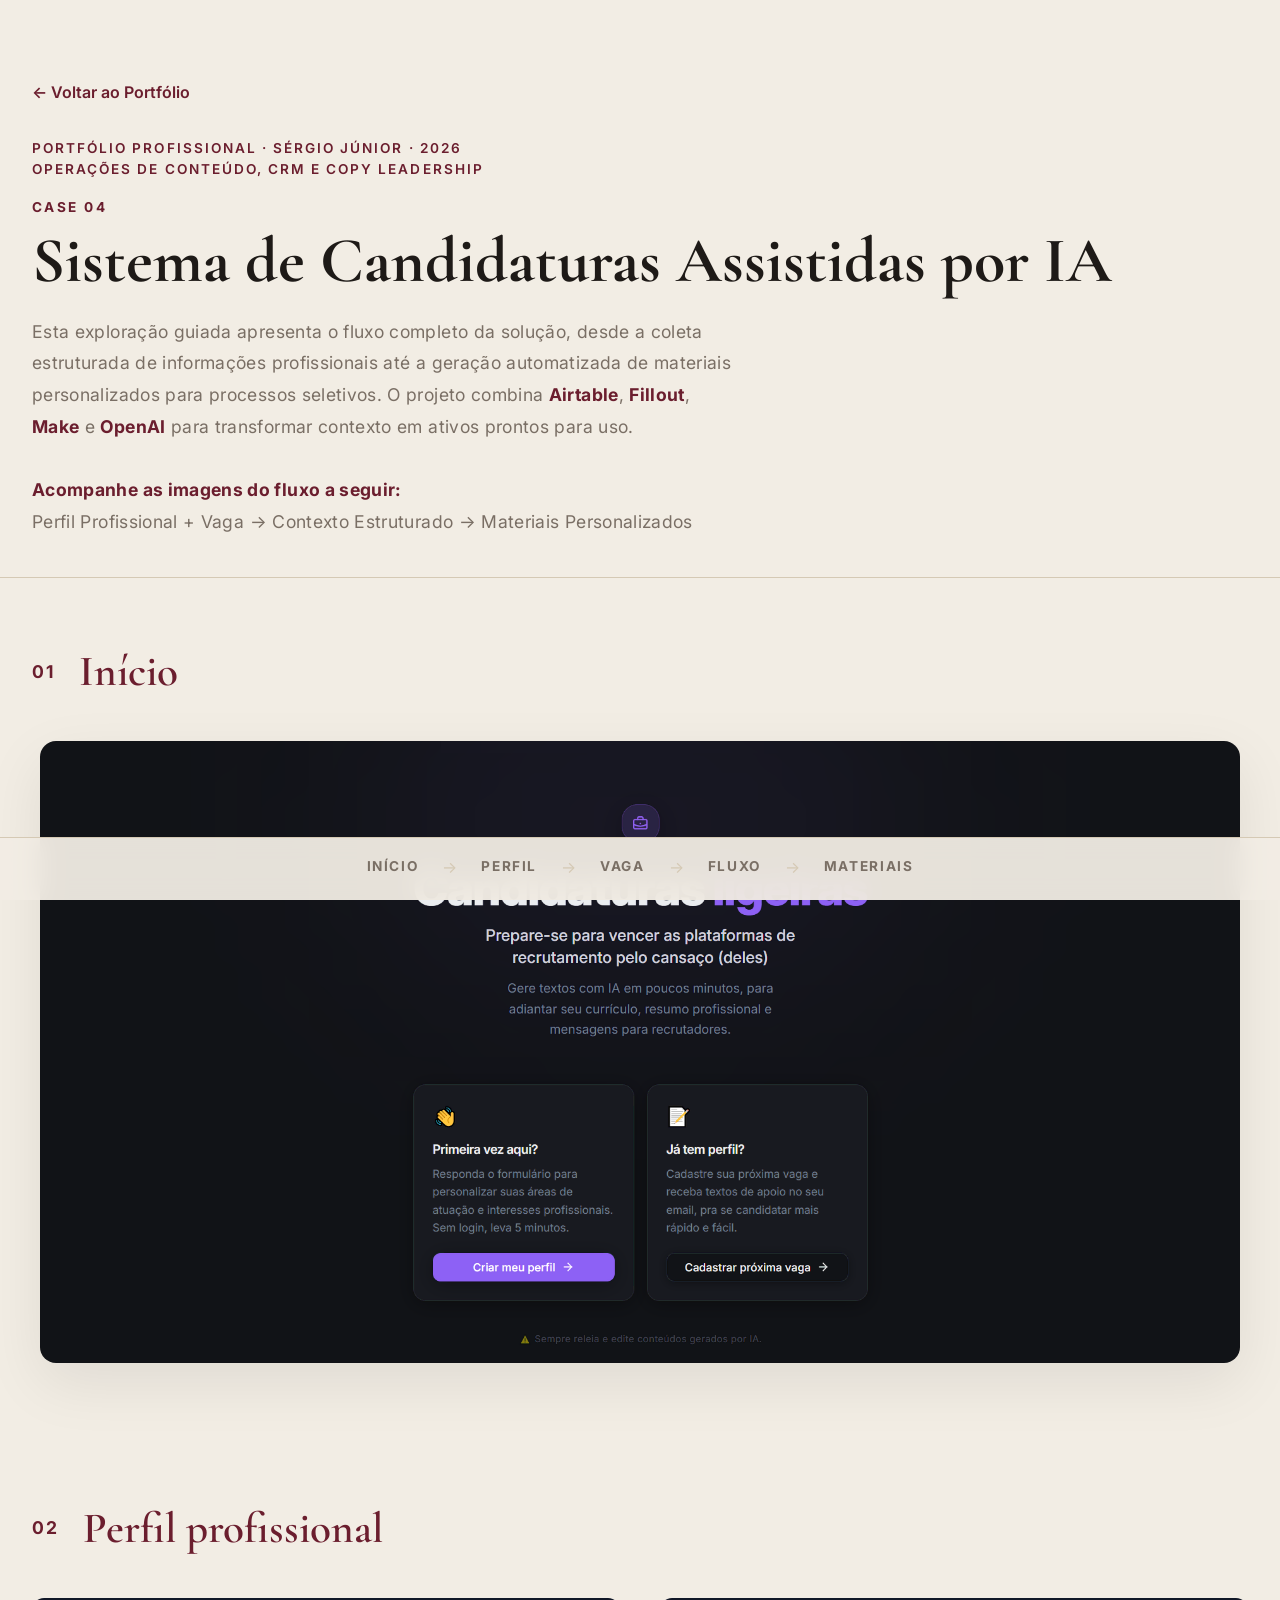
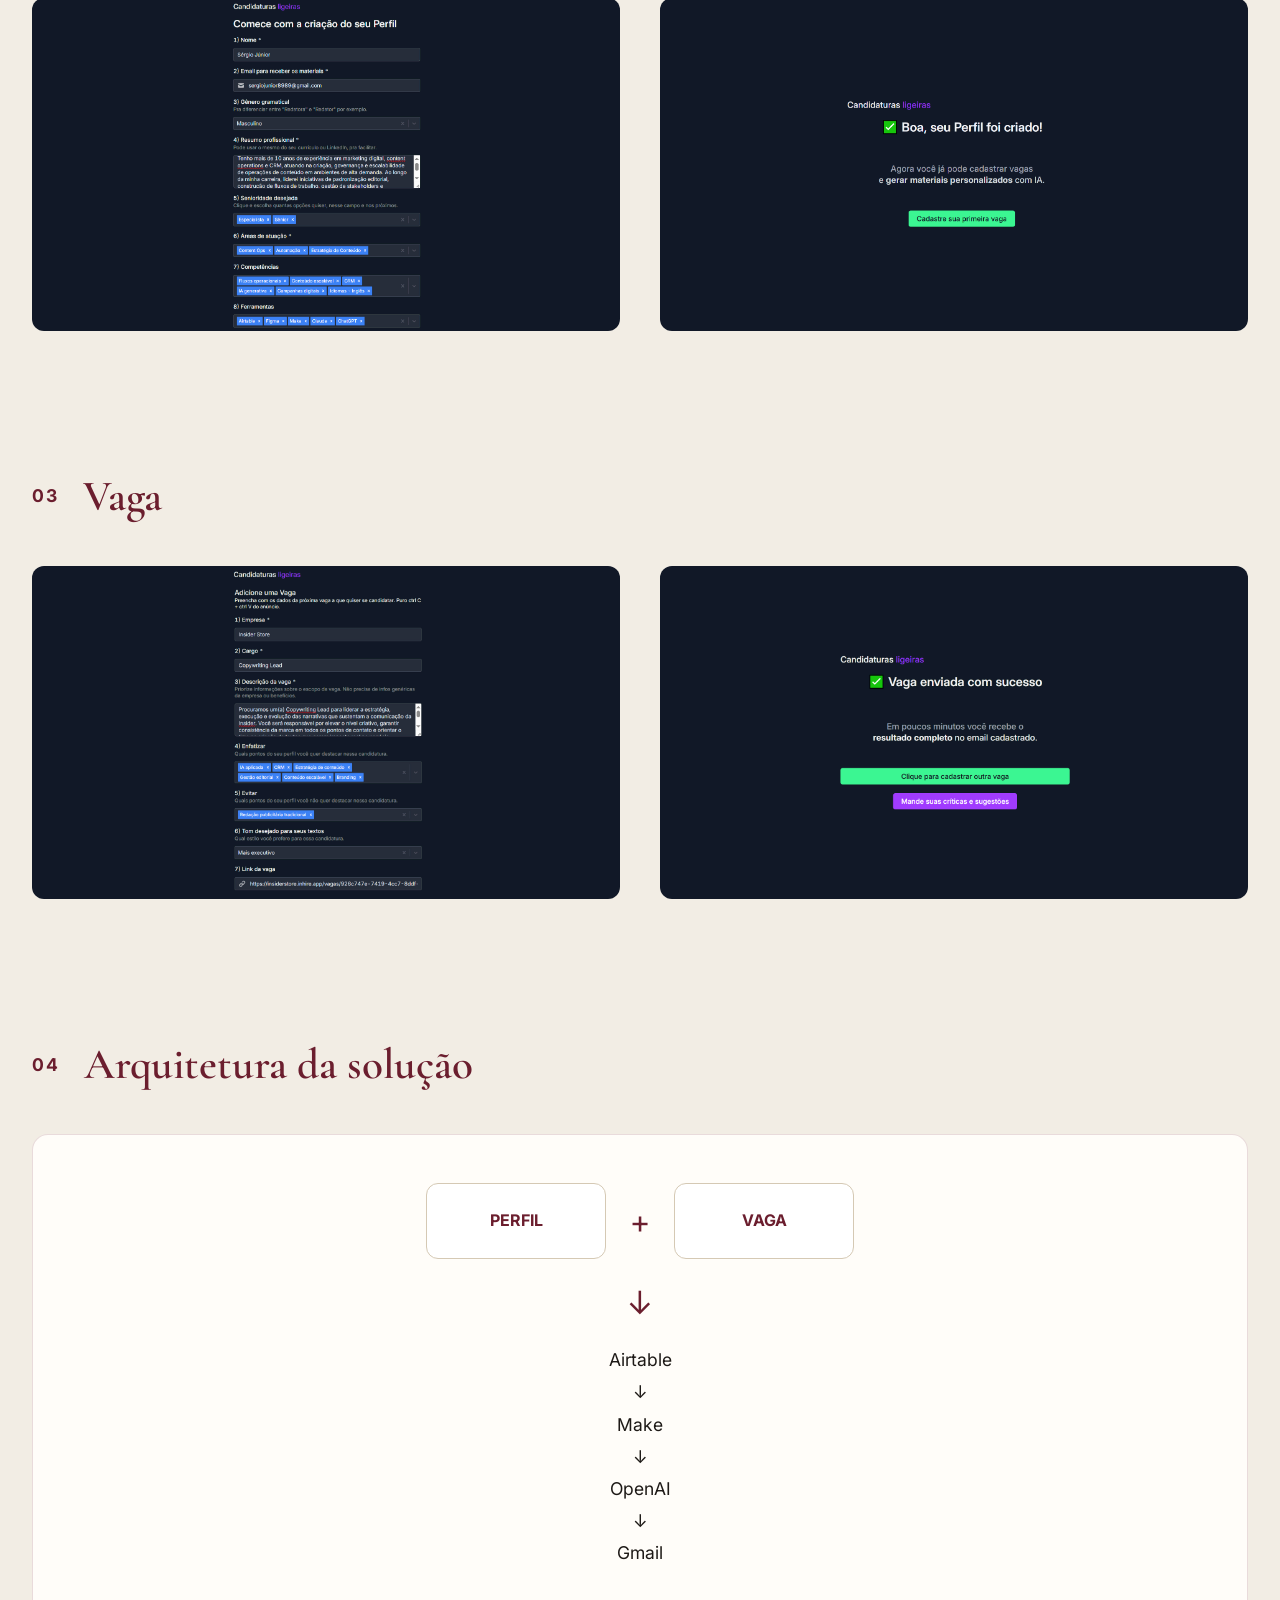
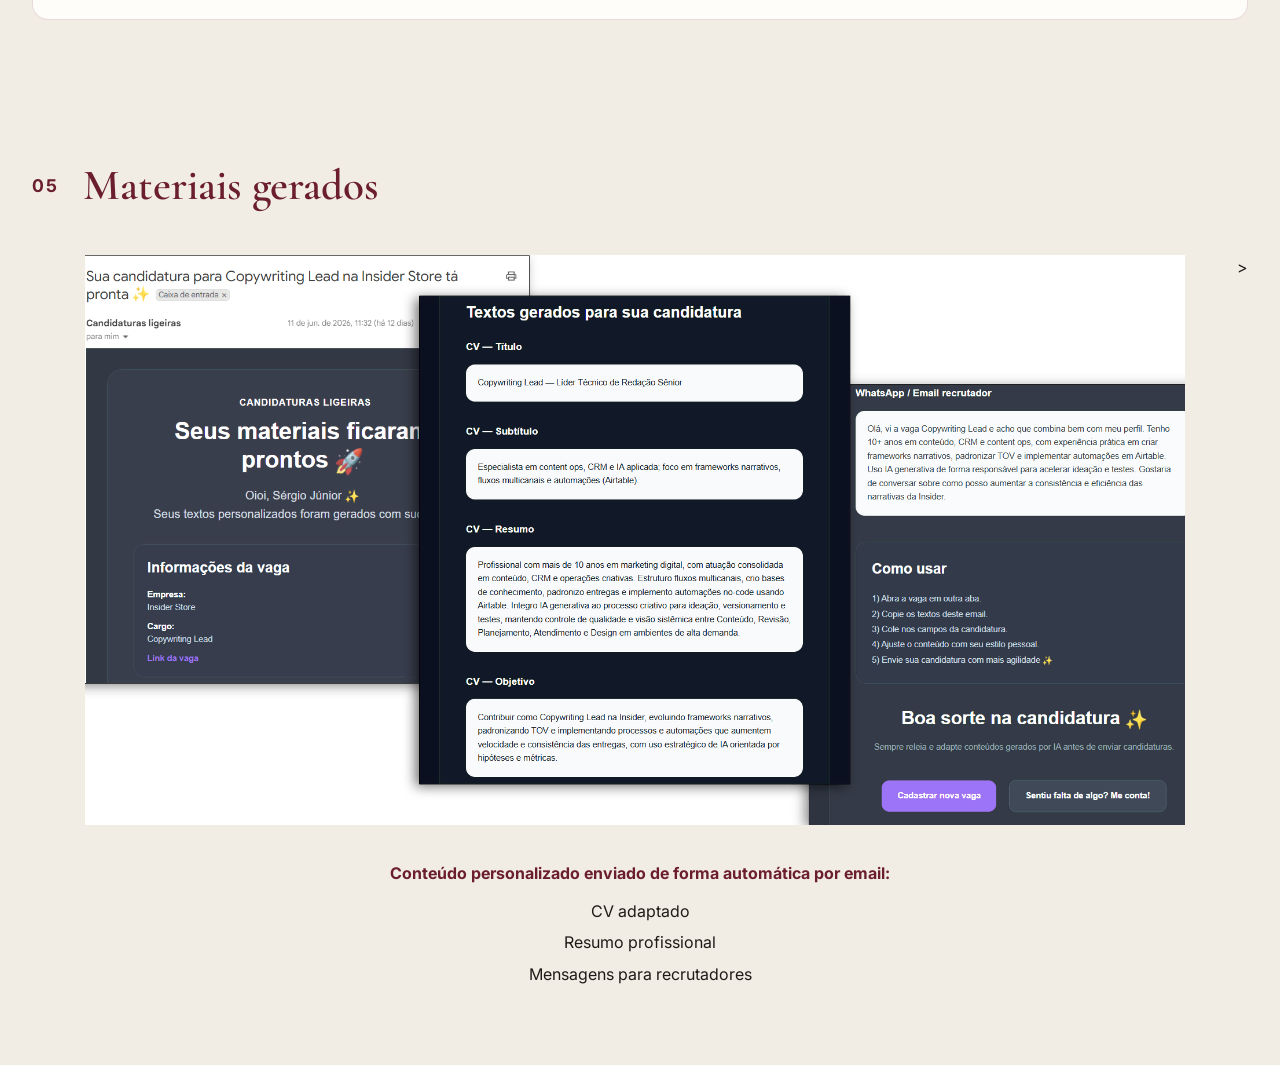
==== commit 64330046: "Update section header from 'Fluxo' to 'Arquitetura da solução'" ====
--- a/case04/index.html
+++ b/case04/index.html
@@ -105,7 +105,7 @@
 <section id="workflow" class="step-section">
   <div class="step-header">
     <span class="step-number">04</span>
-    <h2>Fluxo</h2>
+    <h2>Arquitetura da solução</h2>
   </div>
 
   <div class="workflow-box">
--- a/case04/style.css
+++ b/case04/style.css
@@ -474,6 +474,8 @@
 
   font-size:.95rem;
 
+  transform:translateY(-2px);
+
 }
 .nav-arrow{
 
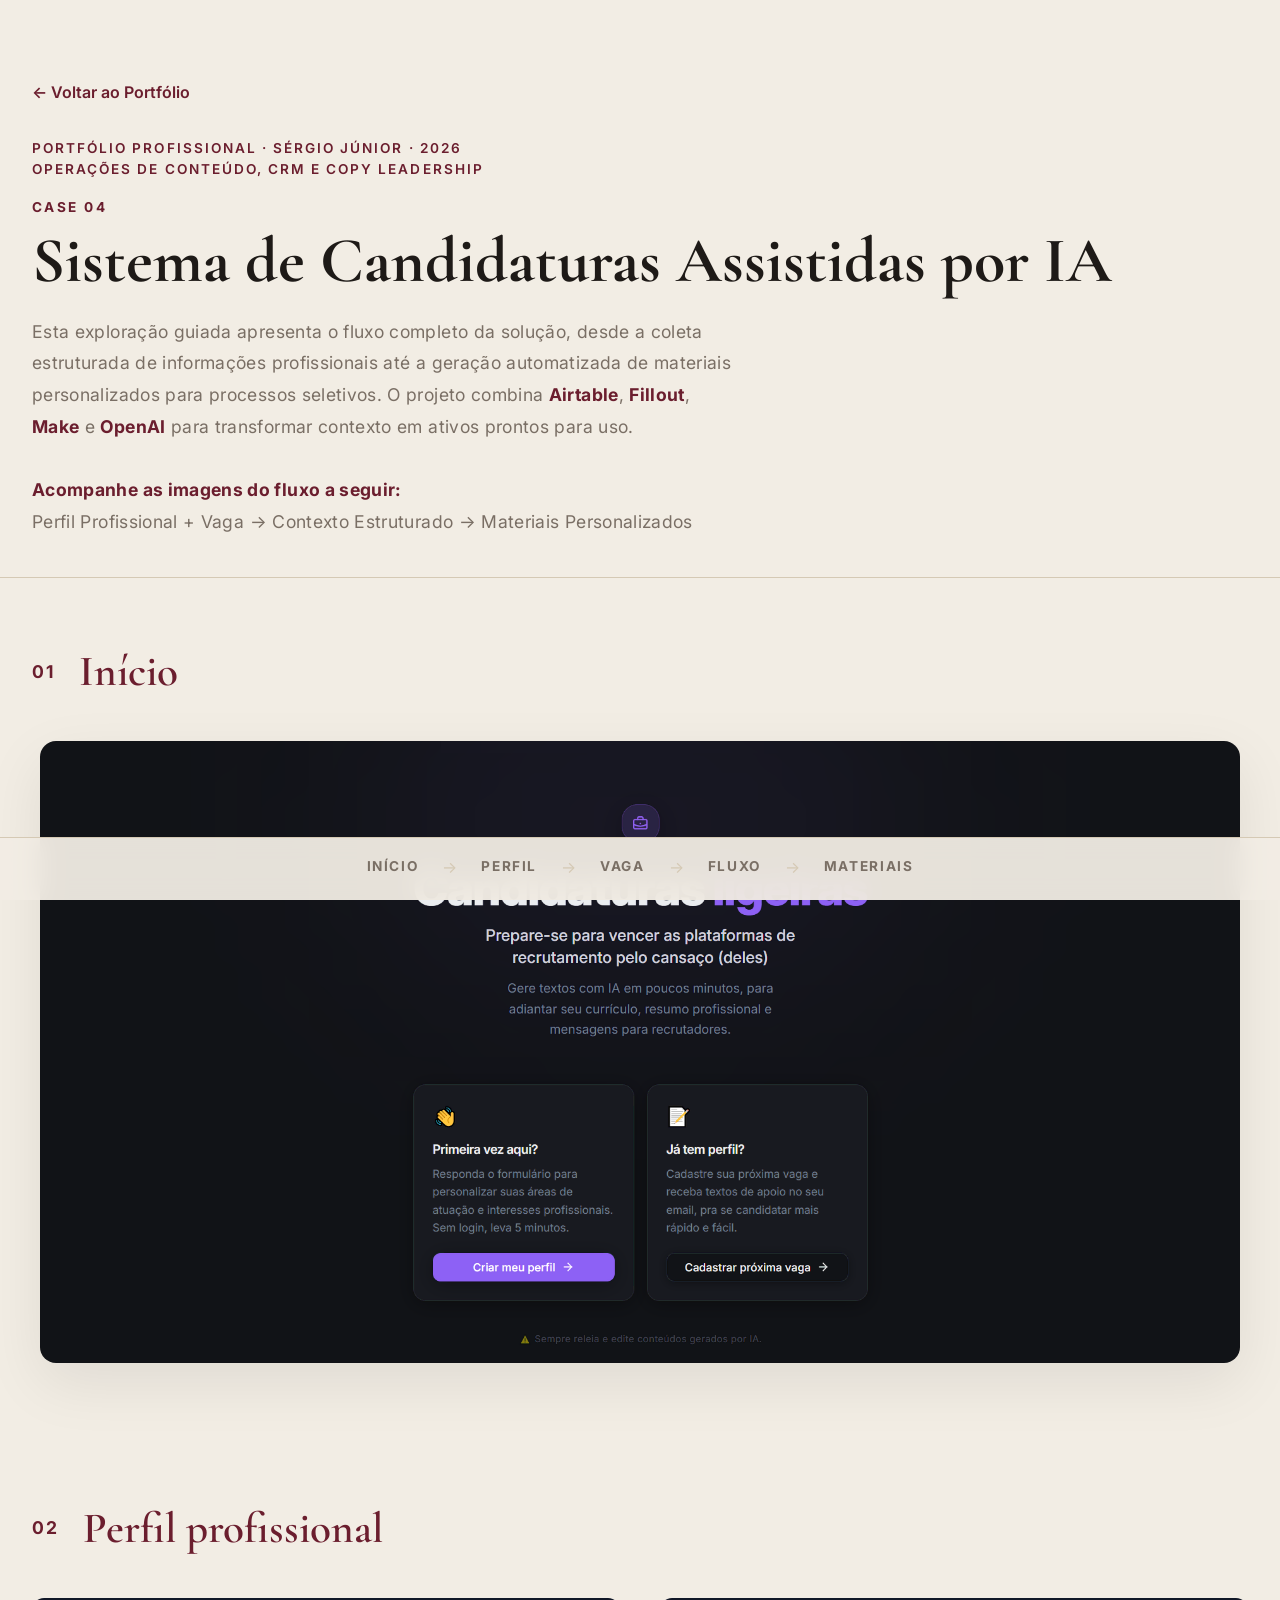
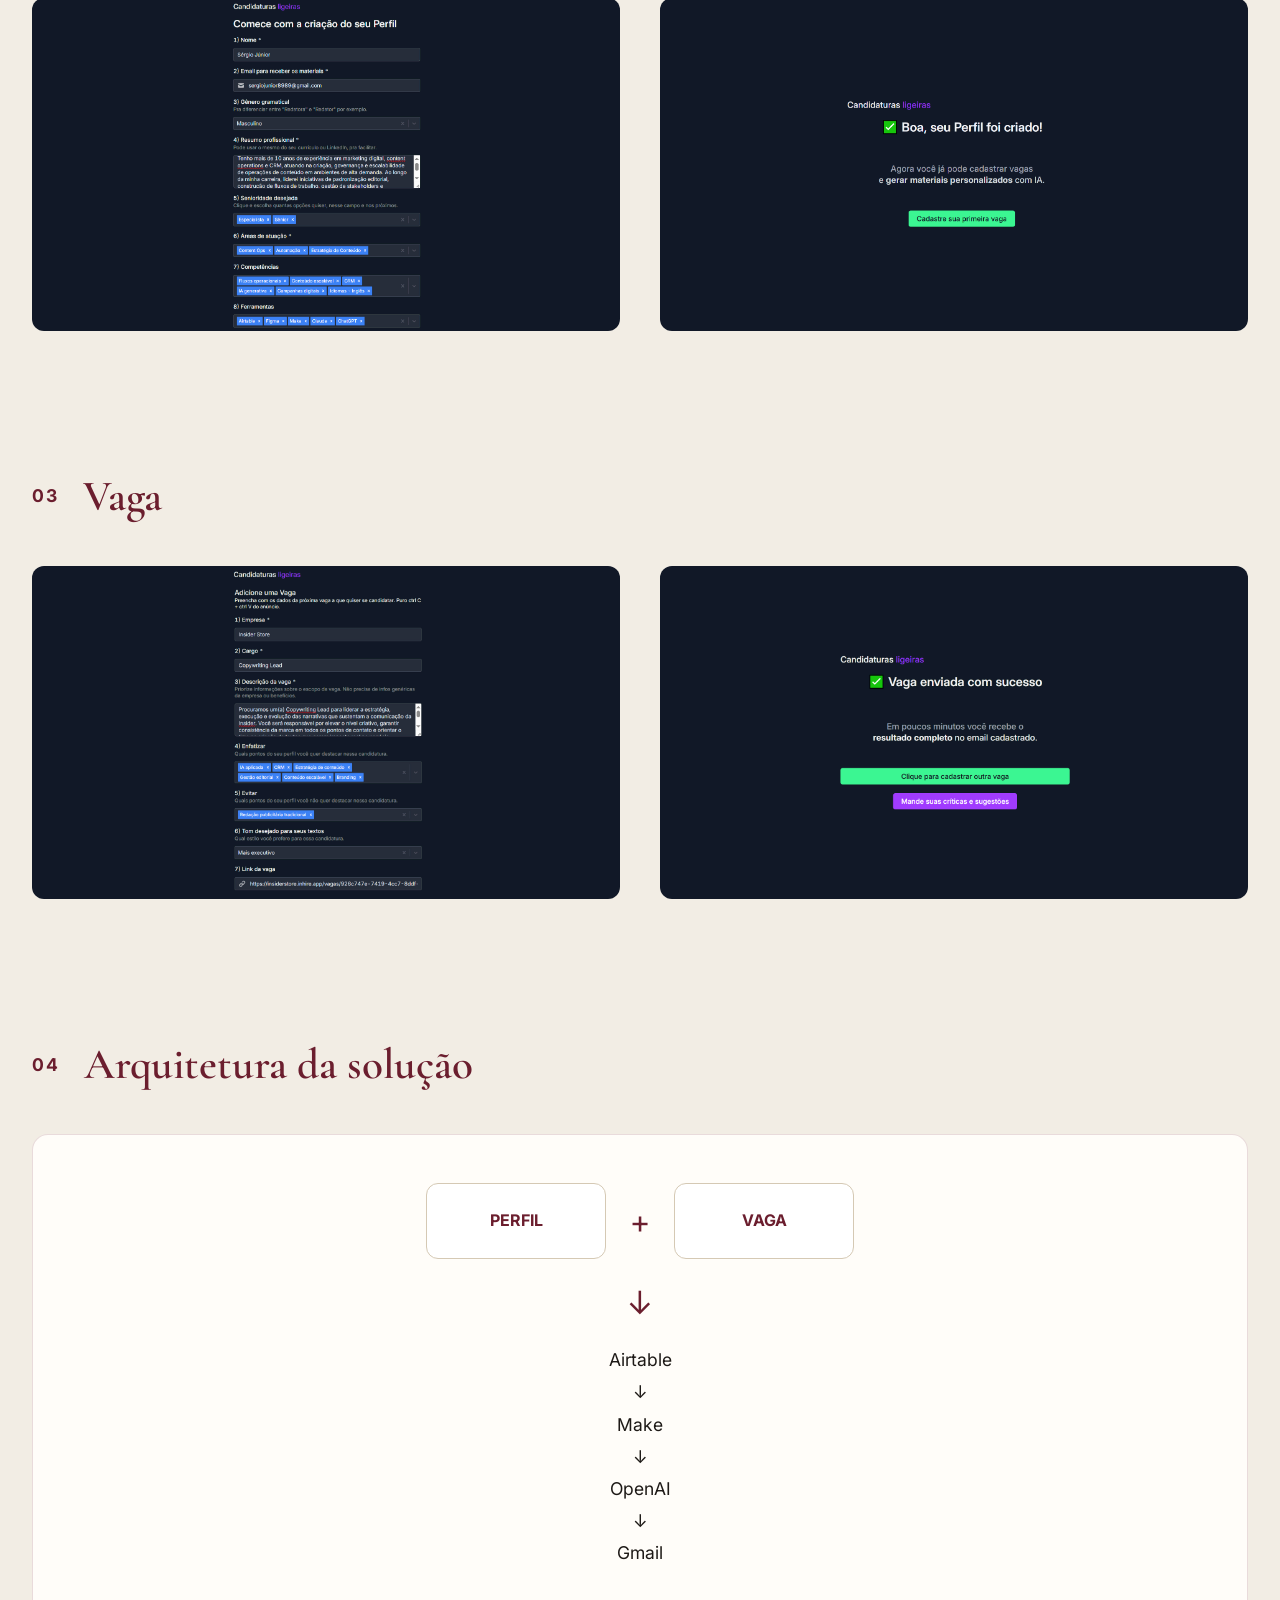
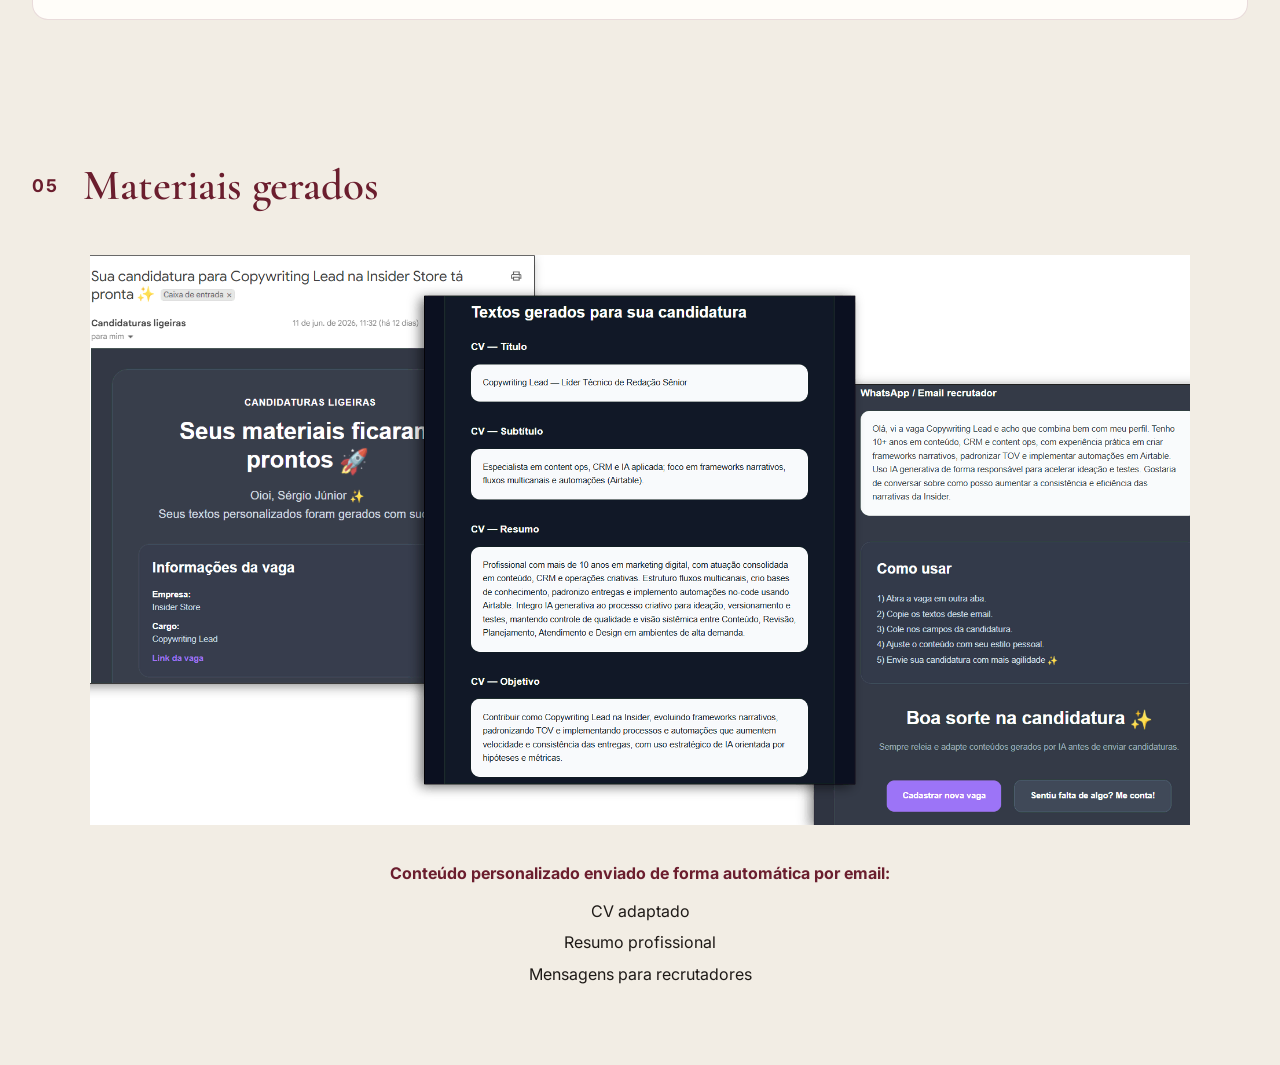
==== commit d6386a7e: "Fix HTML syntax for img tag in index.html" ====
--- a/case04/index.html
+++ b/case04/index.html
@@ -149,7 +149,7 @@
   src="img/email-stack.webp"
   alt="Materiais gerados"
   class="zoomable email-stack">
-    >
+    
 
   </div>
 
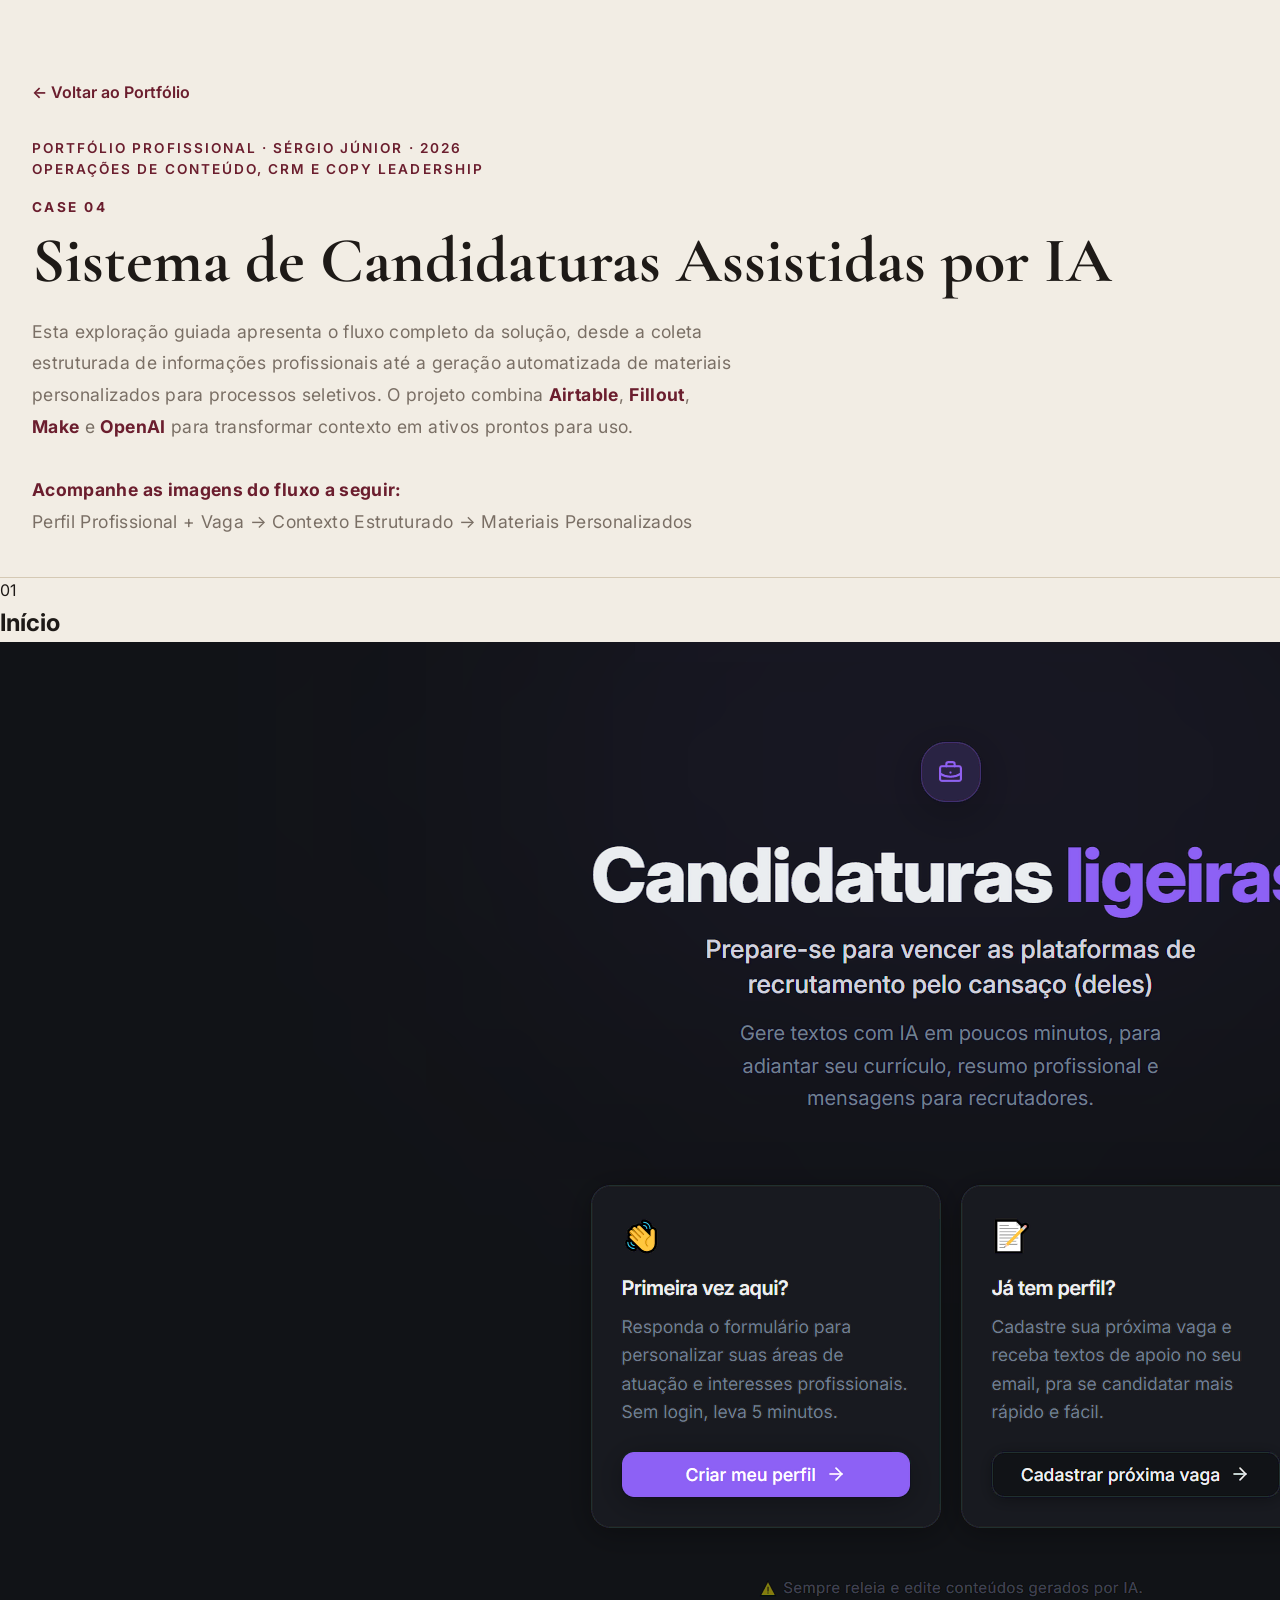
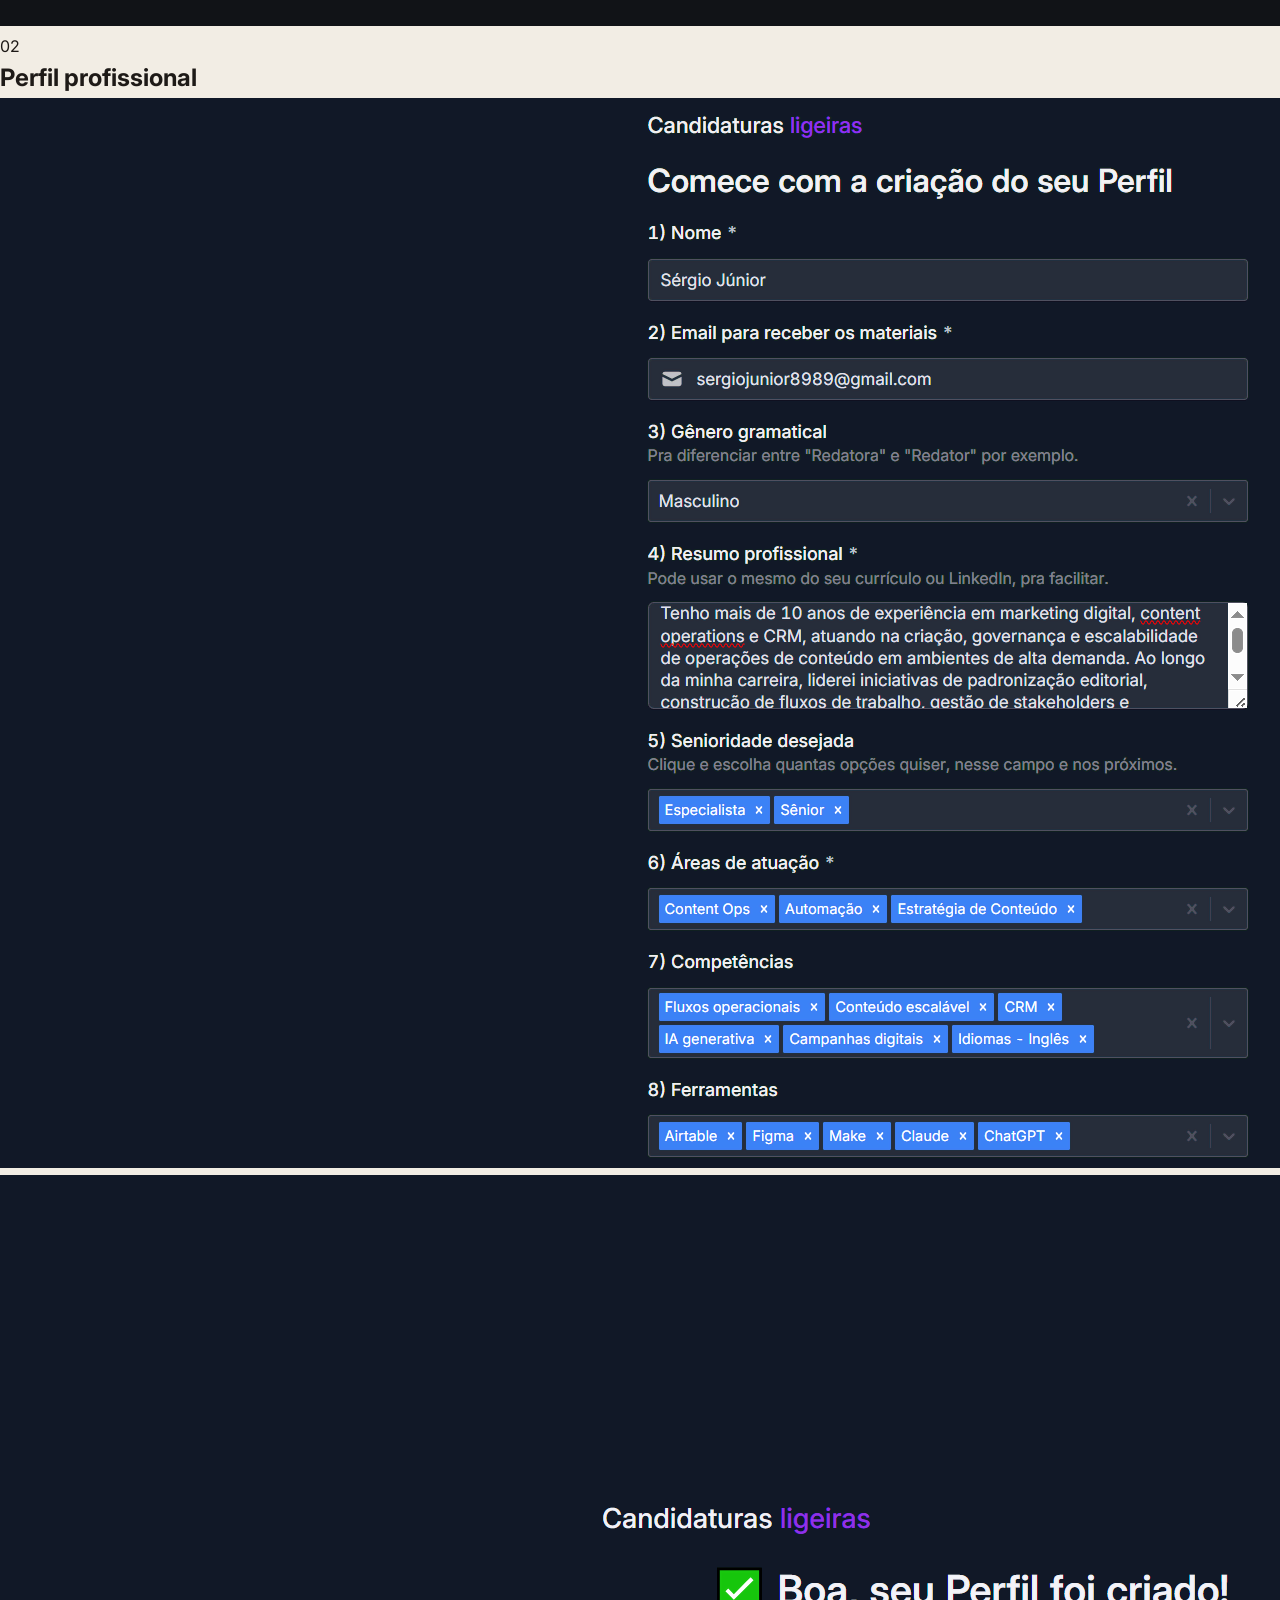
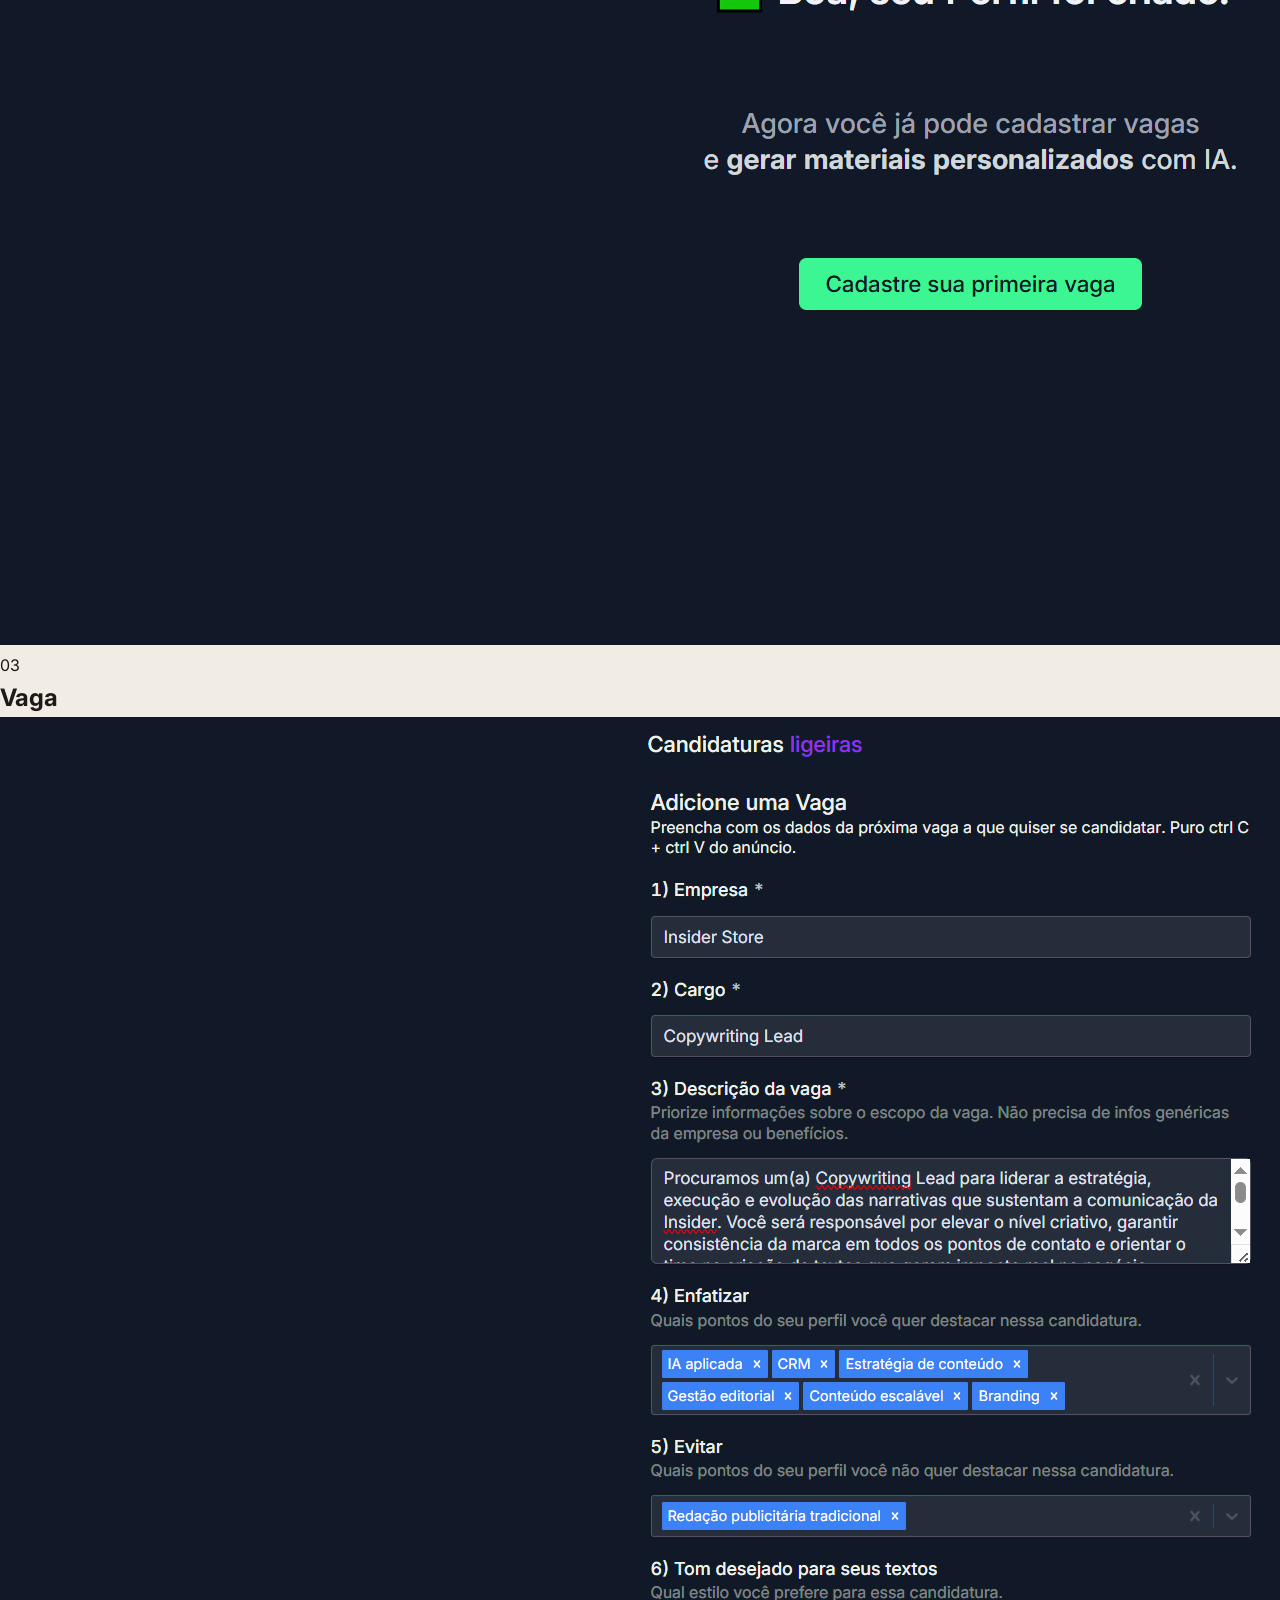
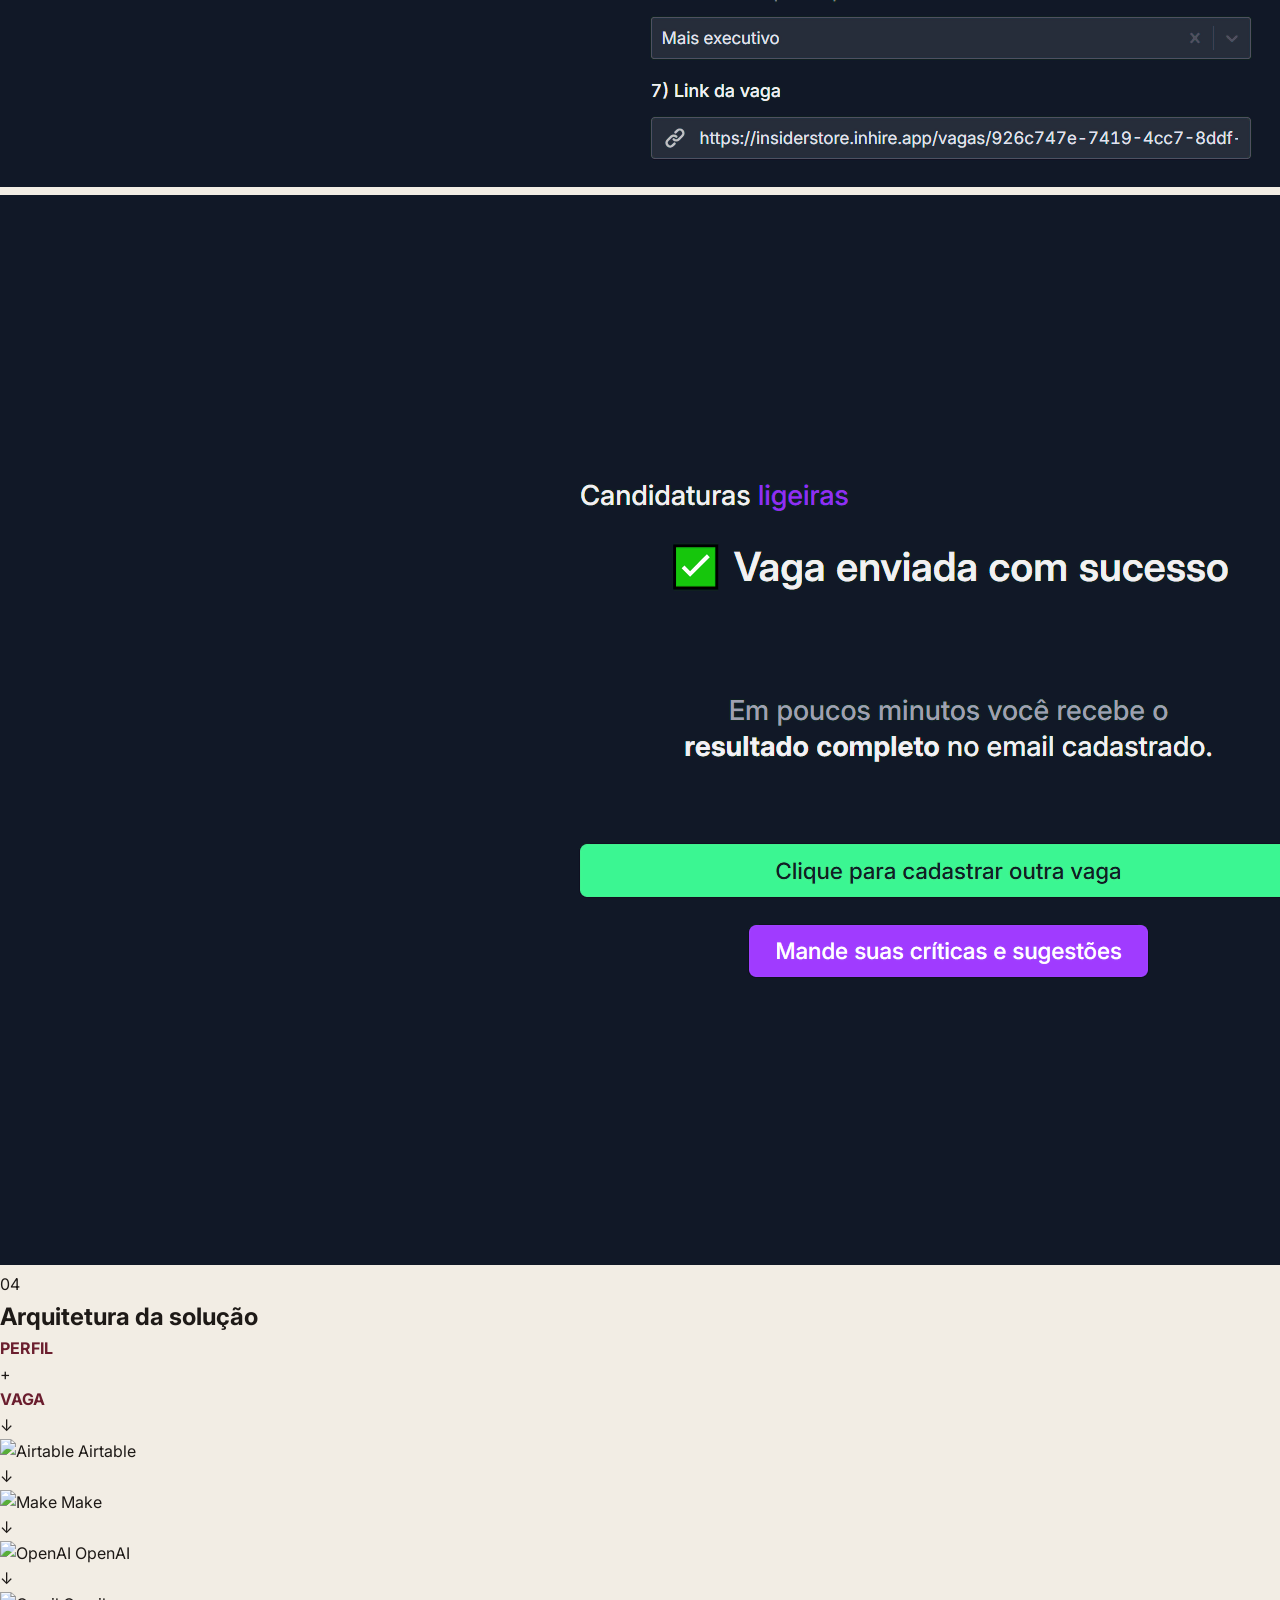
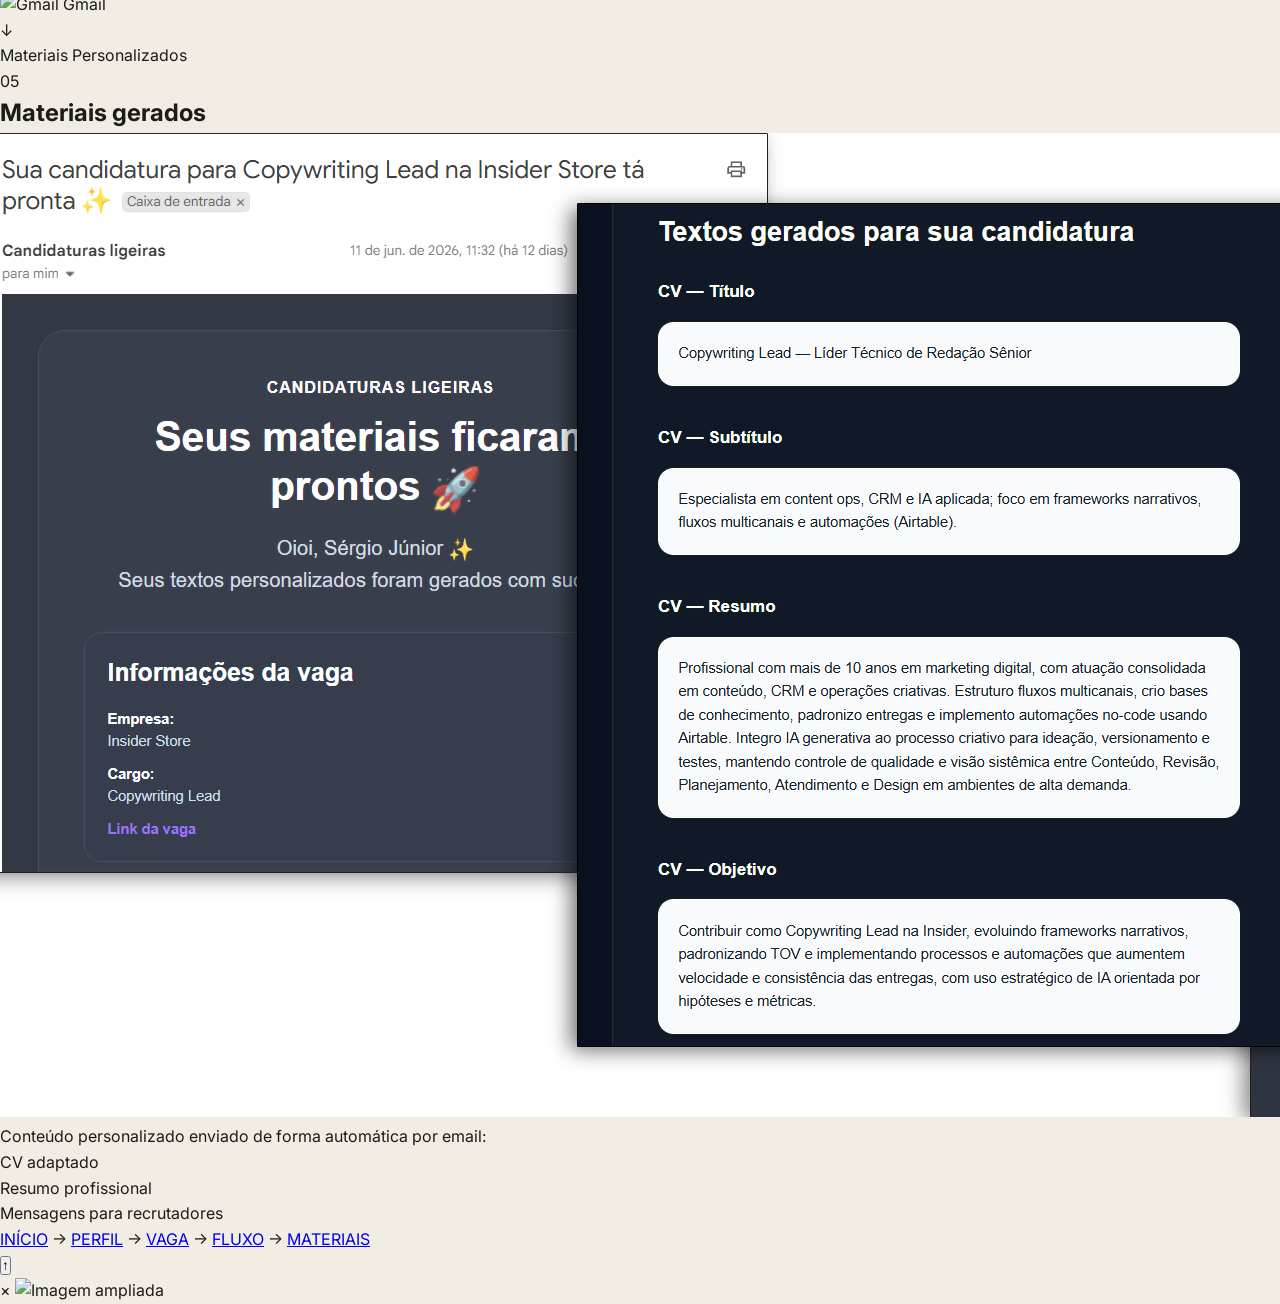
==== commit c3829ae0: "Update index.html" ====
--- a/case04/index.html
+++ b/case04/index.html
@@ -125,14 +125,62 @@
     <div class="workflow-arrow">↓</div>
 
     <div class="workflow-stack">
-      <div>Airtable</div>
-      <div>↓</div>
-      <div>Make</div>
-      <div>↓</div>
-      <div>OpenAI</div>
-      <div>↓</div>
-      <div>Gmail</div>
-    </div>
+
+  <div class="workflow-tool">
+
+    <img
+      src="img/airtable.svg"
+      alt="Airtable">
+
+    <span>Airtable</span>
+
+  </div>
+
+  <div class="workflow-arrow-small">↓</div>
+
+  <div class="workflow-tool">
+
+    <img
+      src="img/make.svg"
+      alt="Make">
+
+    <span>Make</span>
+
+  </div>
+
+  <div class="workflow-arrow-small">↓</div>
+
+  <div class="workflow-tool">
+
+    <img
+      src="img/openai.svg"
+      alt="OpenAI">
+
+    <span>OpenAI</span>
+
+  </div>
+
+  <div class="workflow-arrow-small">↓</div>
+
+  <div class="workflow-tool">
+
+    <img
+      src="img/gmail.svg"
+      alt="Gmail">
+
+    <span>Gmail</span>
+
+  </div>
+
+  <div class="workflow-arrow-small">↓</div>
+
+  <div class="workflow-result">
+
+    Materiais Personalizados
+
+  </div>
+
+</div>
 
   </div>
 </section>
--- a/case04/style.css
+++ b/case04/style.css
@@ -162,6 +162,51 @@
 
 }
 /* =========================
+HEADER
+========================= */
+
+.topbar{
+
+...
+
+}
+
+.hero p{
+
+...
+
+}
+/* =========================
+CASE LINK
+========================= */
+
+.case-link{
+
+color:var(--wine);
+
+font-weight:700;
+
+text-decoration:none;
+
+border-bottom:1px solid var(--wine);
+
+transition:.25s;
+
+}
+
+.case-link:hover{
+
+opacity:.7;
+
+}
+/* =========================
+SECTIONS
+========================= */
+
+.step-section{
+
+...
+/* =========================
 SECTIONS
 ========================= */
 
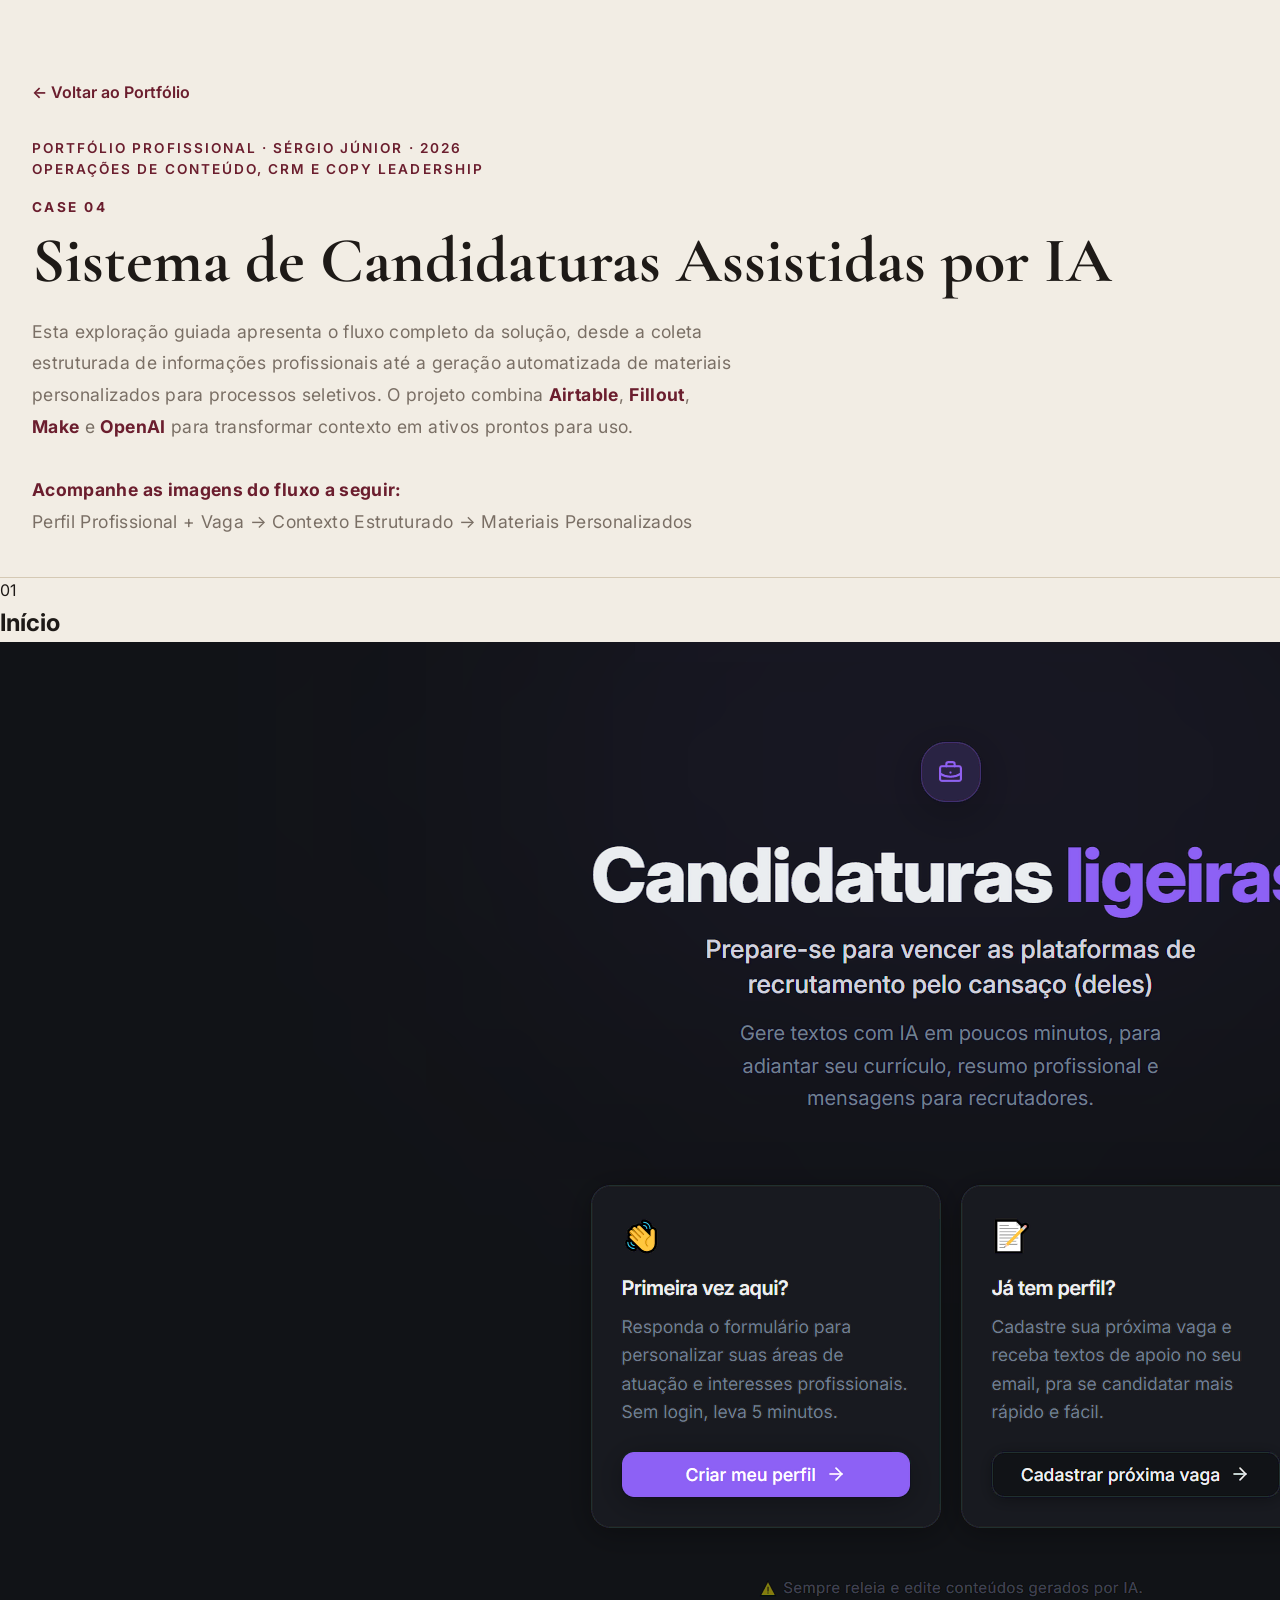
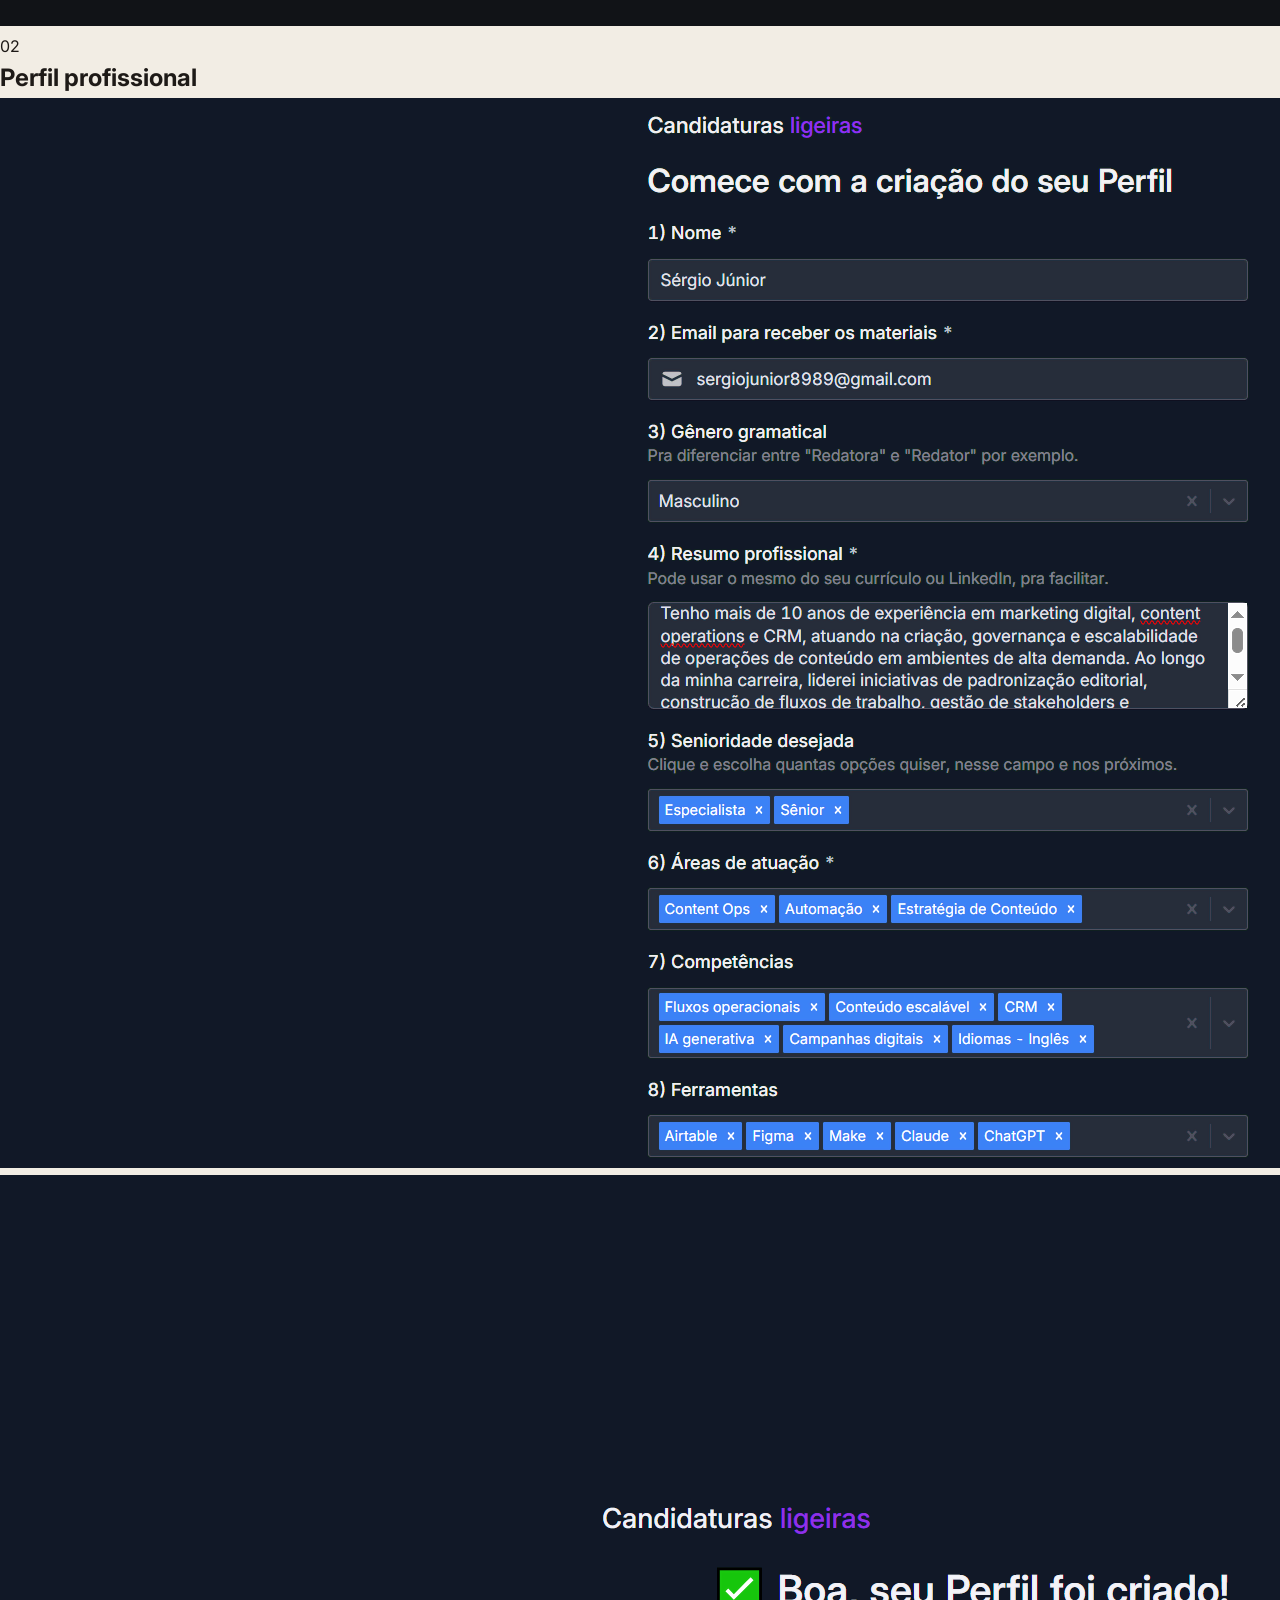
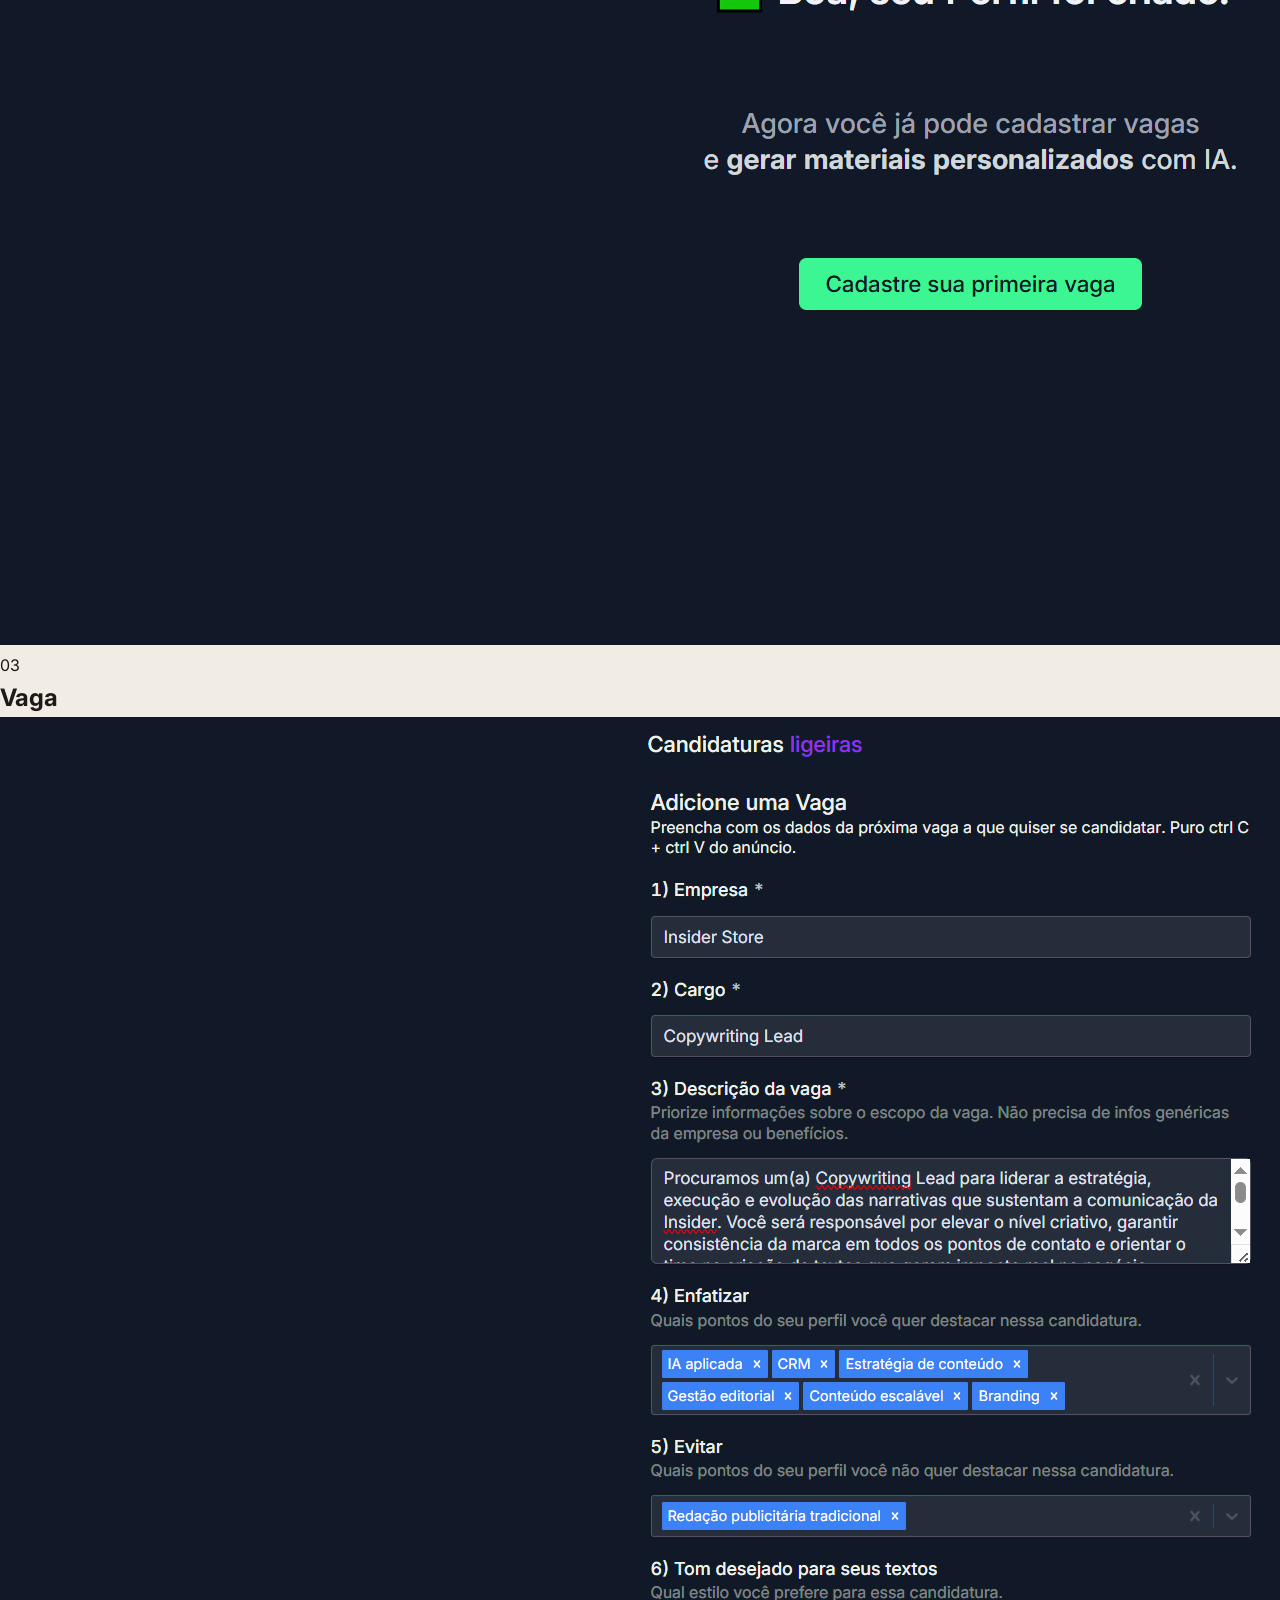
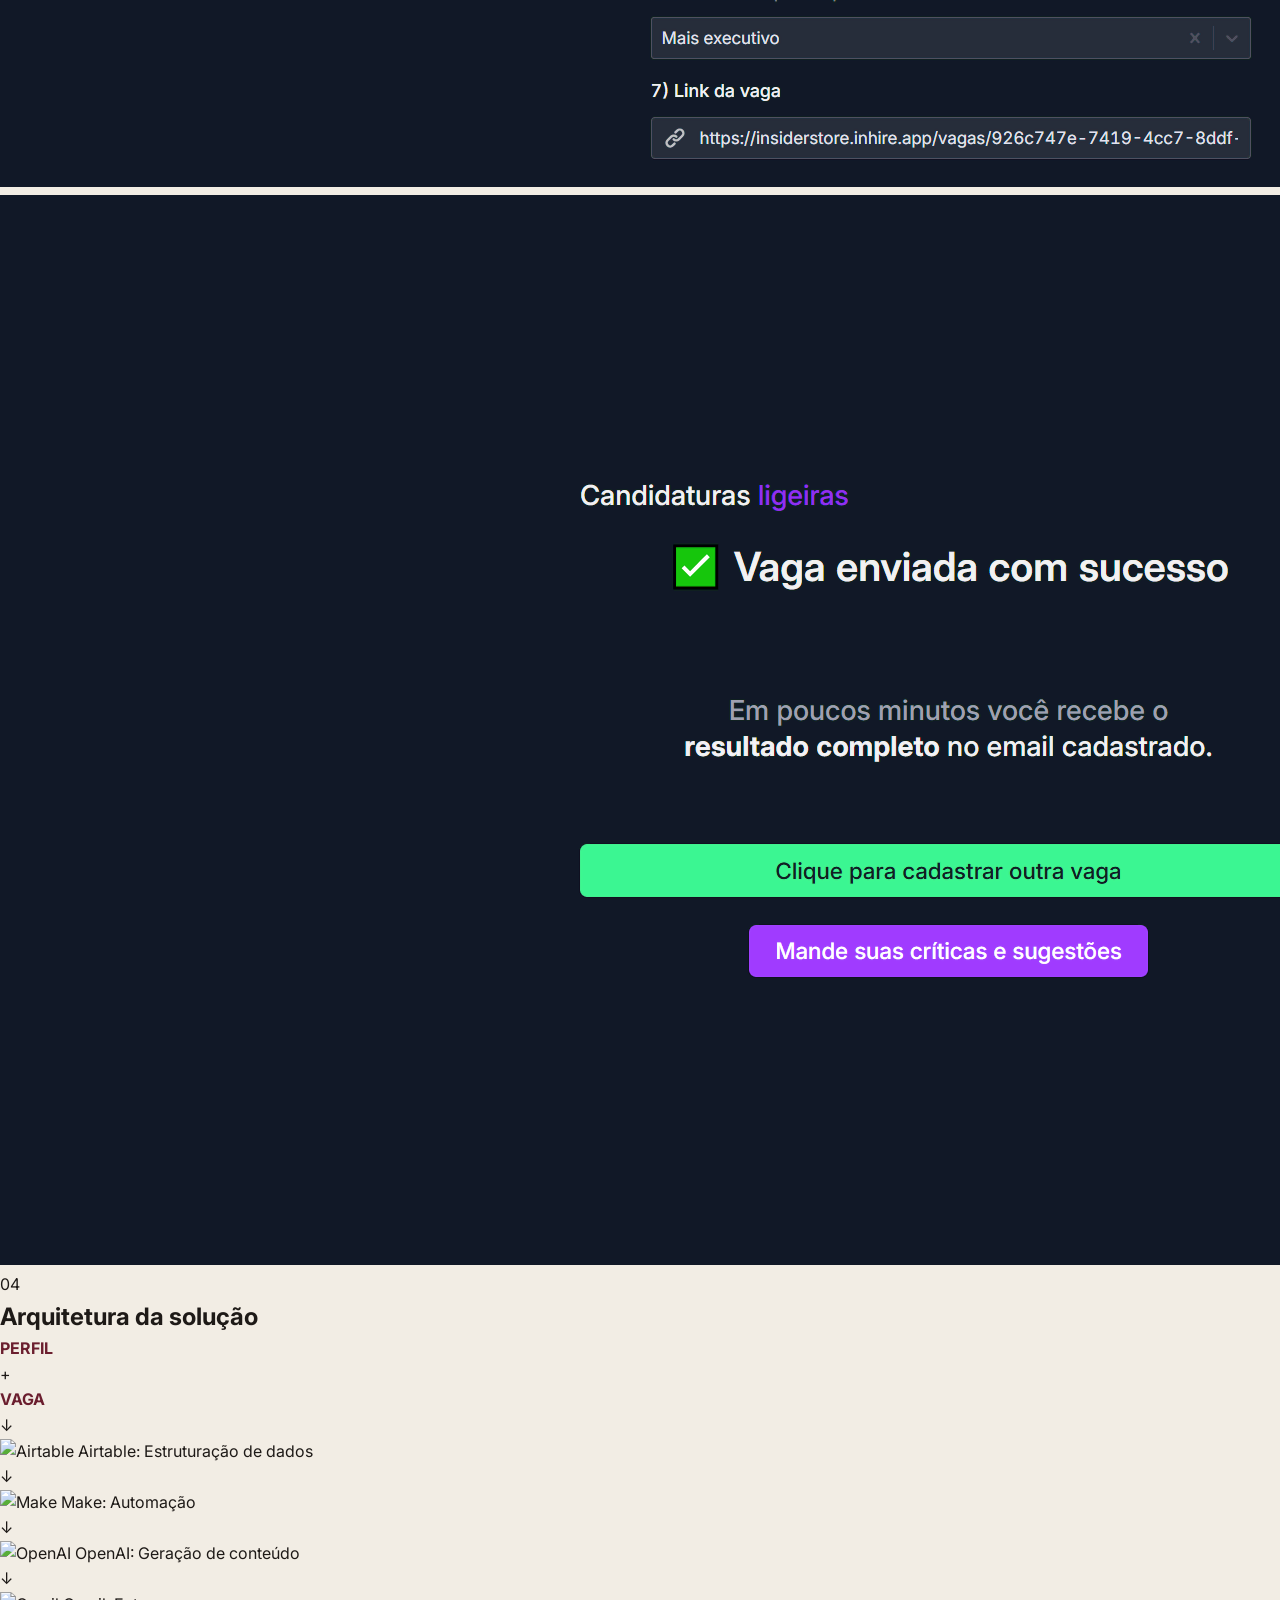
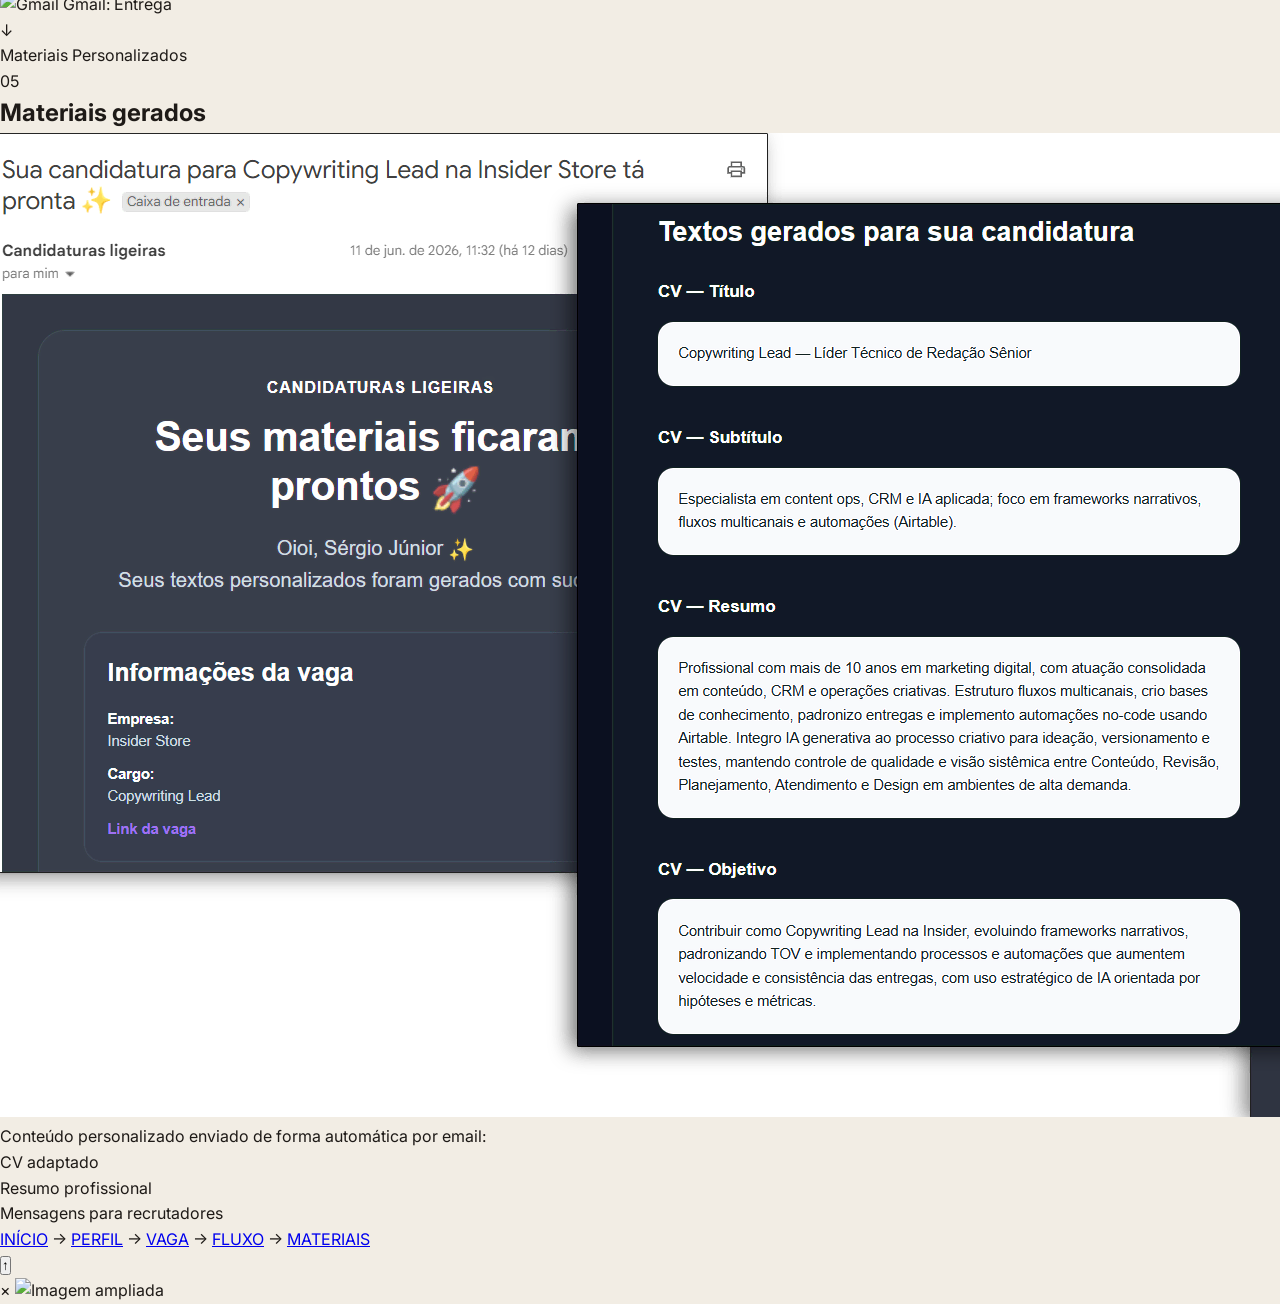
==== commit bd8ceaeb: "Update service descriptions in index.html" ====
--- a/case04/index.html
+++ b/case04/index.html
@@ -132,7 +132,7 @@
       src="img/airtable.svg"
       alt="Airtable">
 
-    <span>Airtable</span>
+    <span>Airtable: Estruturação de dados</span>
 
   </div>
 
@@ -144,7 +144,7 @@
       src="img/make.svg"
       alt="Make">
 
-    <span>Make</span>
+    <span>Make: Automação</span>
 
   </div>
 
@@ -156,7 +156,7 @@
       src="img/openai.svg"
       alt="OpenAI">
 
-    <span>OpenAI</span>
+    <span>OpenAI: Geração de conteúdo</span>
 
   </div>
 
@@ -168,7 +168,7 @@
       src="img/gmail.svg"
       alt="Gmail">
 
-    <span>Gmail</span>
+    <span>Gmail: Entrega</span>
 
   </div>
 
--- a/case04/style.css
+++ b/case04/style.css
@@ -399,7 +399,65 @@
 margin:4px 0;
 
 }
-
+.workflow-tool{
+
+display:flex;
+
+flex-direction:column;
+
+align-items:center;
+
+gap:12px;
+
+margin:18px 0;
+
+}
+
+.workflow-tool img{
+
+width:56px;
+
+height:56px;
+
+object-fit:contain;
+
+}
+
+.workflow-tool span{
+
+font-size:1rem;
+
+font-weight:600;
+
+}
+
+.workflow-arrow-small{
+
+font-size:1.5rem;
+
+color:var(--wine);
+
+margin:8px 0;
+
+}
+
+.workflow-result{
+
+margin-top:24px;
+
+padding:18px 28px;
+
+border-radius:12px;
+
+background:white;
+
+border:1px solid rgba(107,30,46,.15);
+
+font-weight:700;
+
+display:inline-block;
+
+}
 /* =========================
 ASSETS
 ========================= */
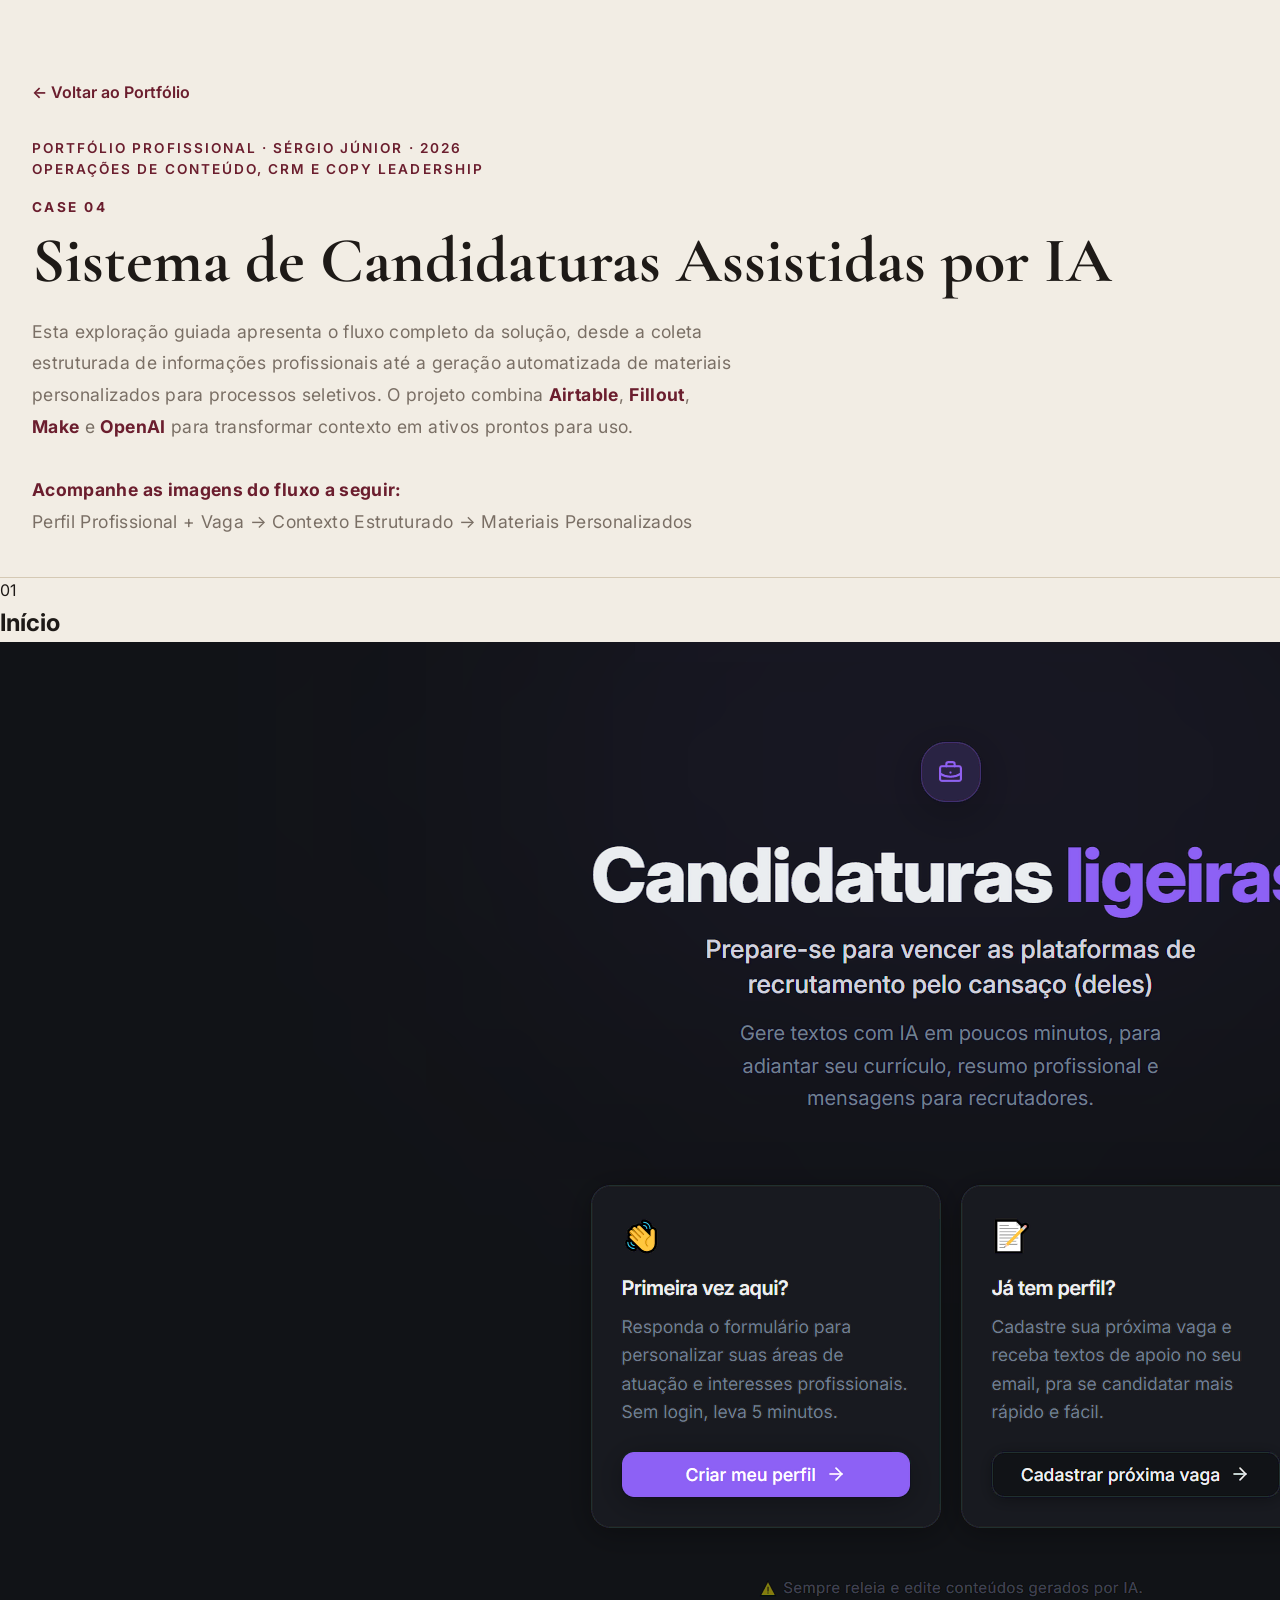
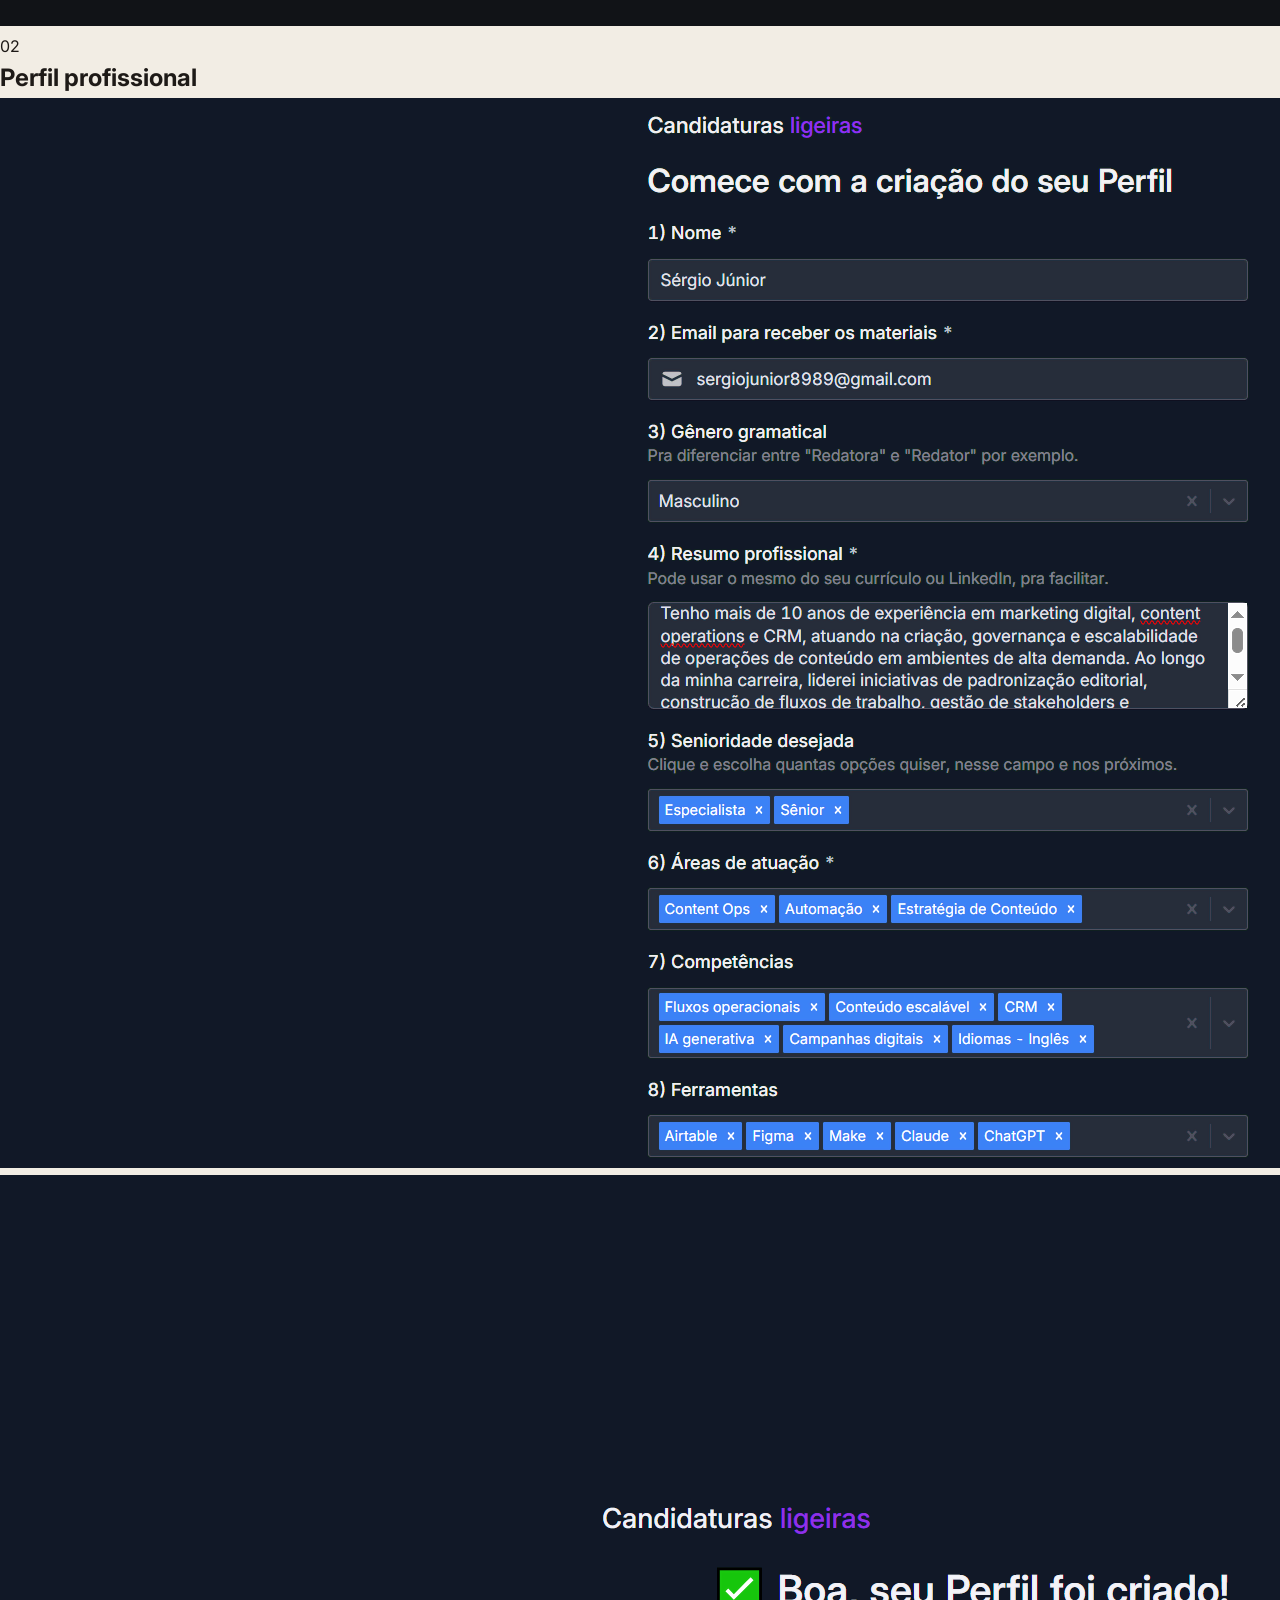
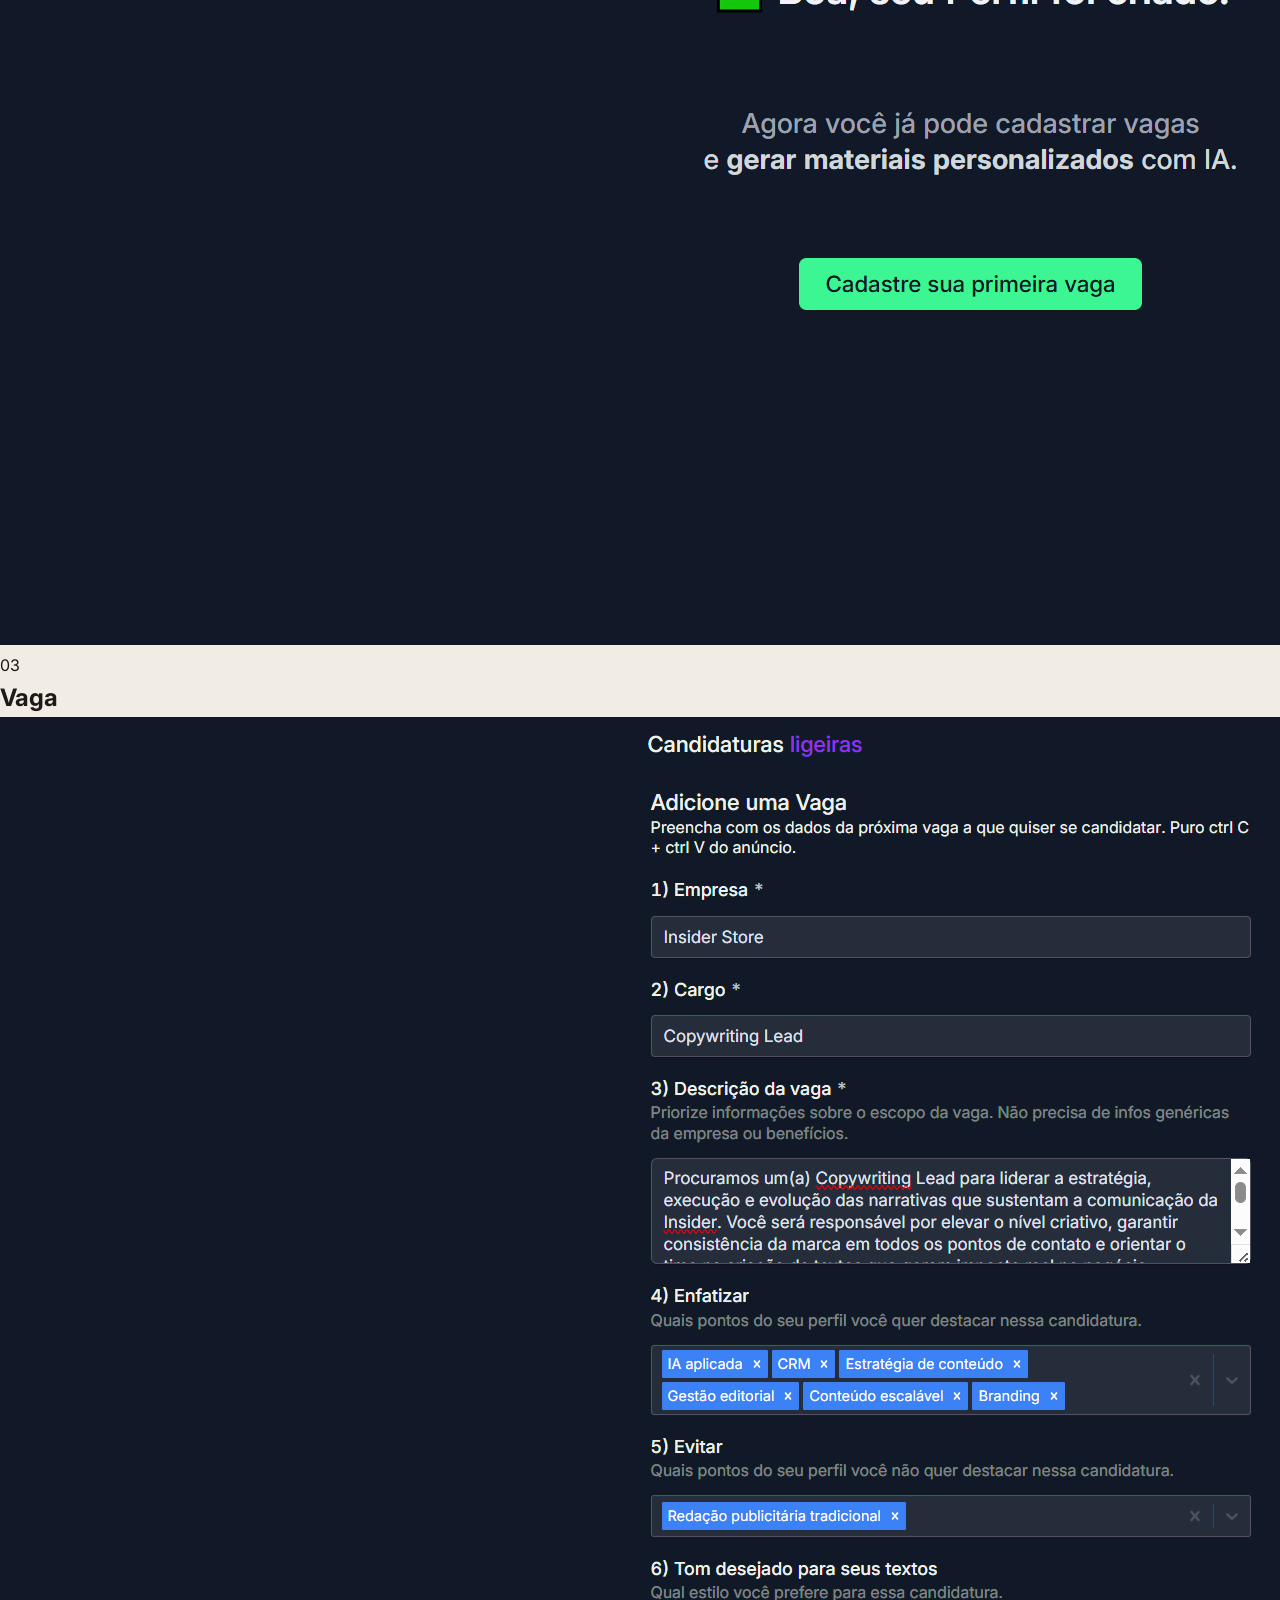
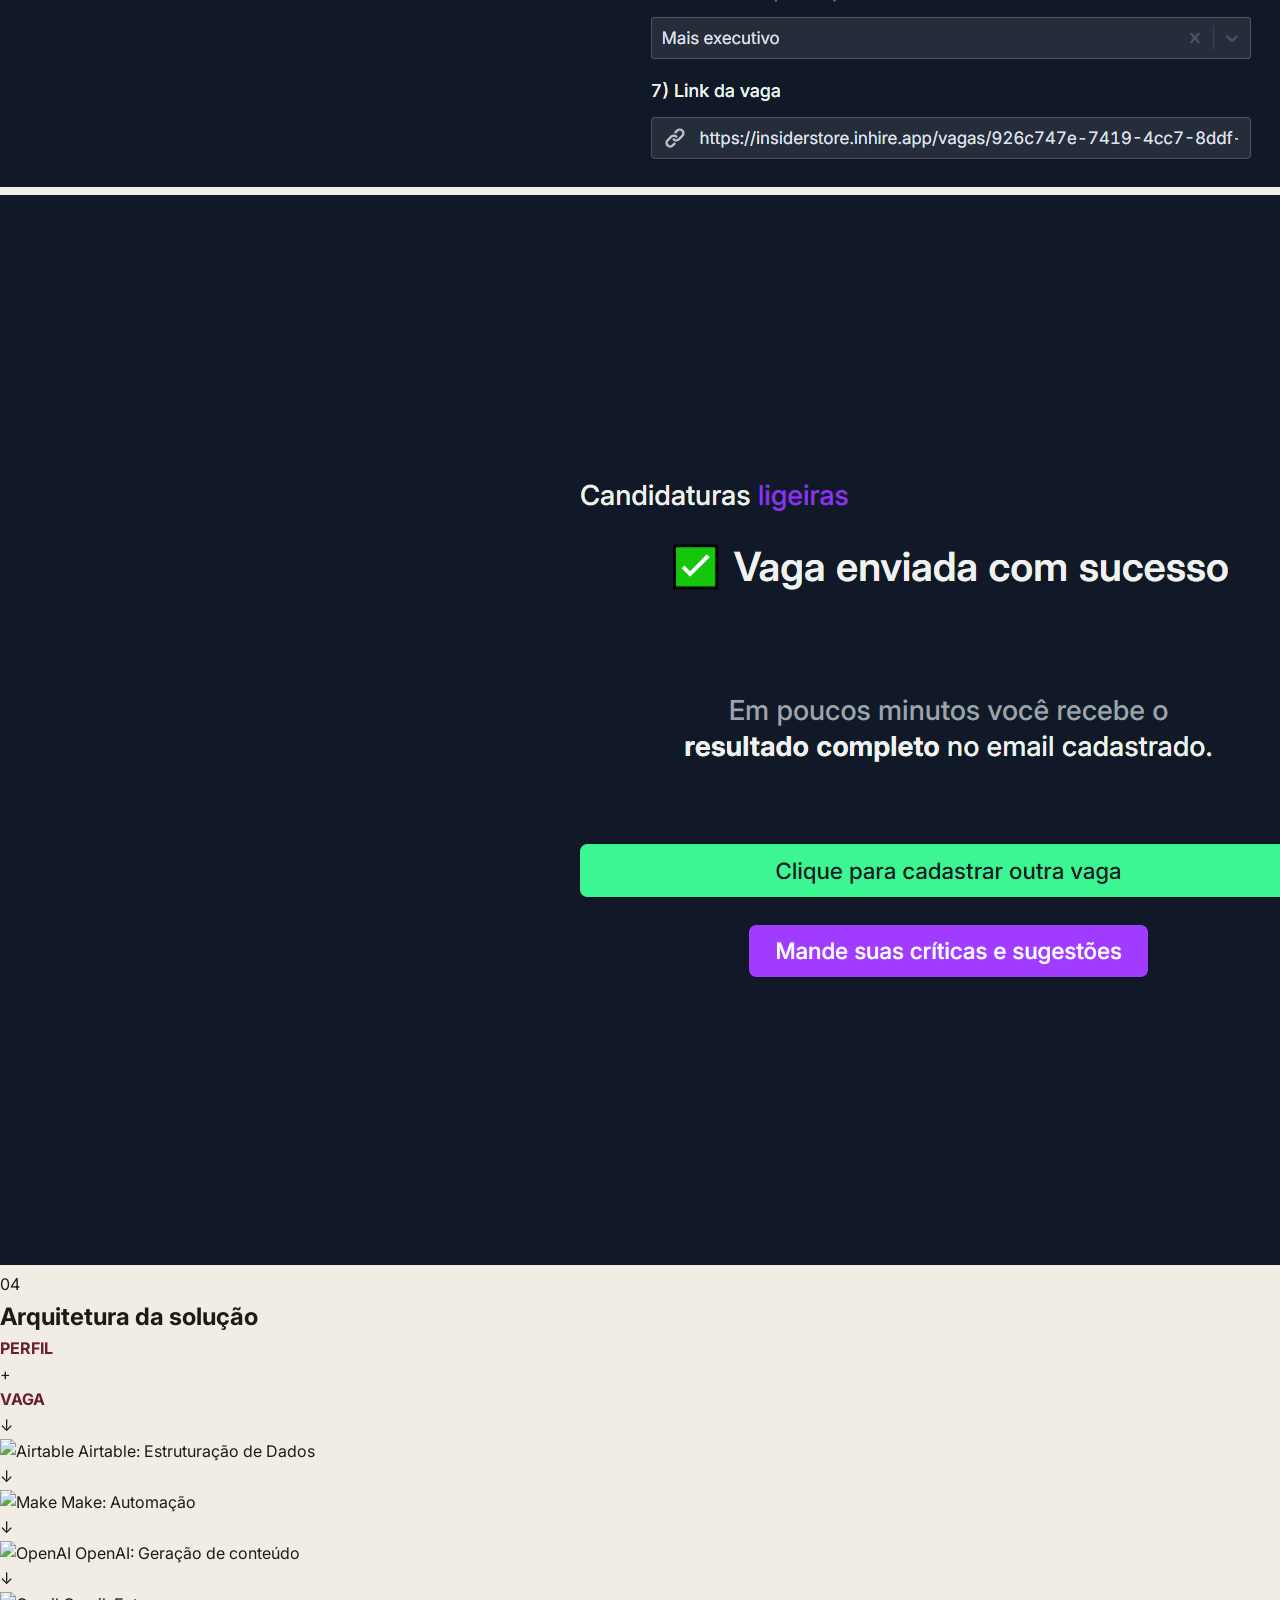
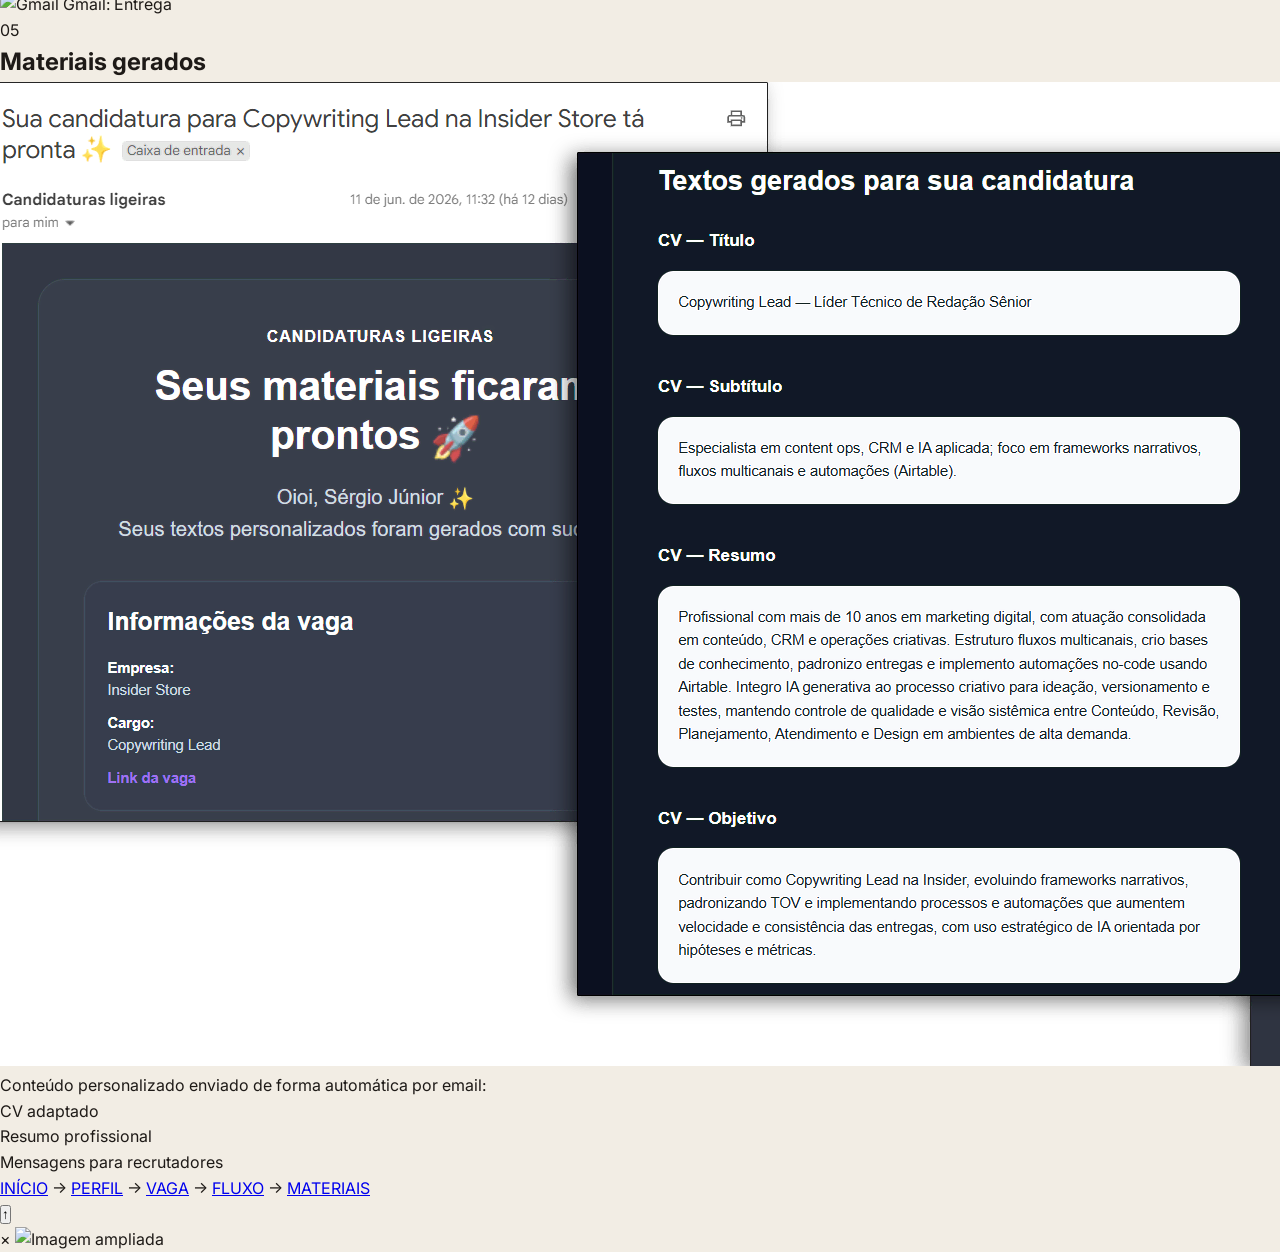
==== commit fb92de45: "Add tool-icon class to workflow tool images" ====
--- a/case04/index.html
+++ b/case04/index.html
@@ -128,13 +128,15 @@
 
   <div class="workflow-tool">
 
-    <img
-      src="img/airtable.svg"
-      alt="Airtable">
-
-    <span>Airtable: Estruturação de dados</span>
-
-  </div>
+<img
+src="img/airtable.svg"
+alt="Airtable"
+class="tool-icon"
+>
+
+<span>Airtable: Estruturação de Dados</span>
+
+</div>
 
   <div class="workflow-arrow-small">↓</div>
 
@@ -142,8 +144,10 @@
 
     <img
       src="img/make.svg"
-      alt="Make">
-
+      alt="Make"
+      class="tool-icon"
+      >
+    
     <span>Make: Automação</span>
 
   </div>
@@ -154,7 +158,9 @@
 
     <img
       src="img/openai.svg"
-      alt="OpenAI">
+      alt="OpenAI"
+      class="tool-icon"
+      >
 
     <span>OpenAI: Geração de conteúdo</span>
 
@@ -166,19 +172,14 @@
 
     <img
       src="img/gmail.svg"
-      alt="Gmail">
+      alt="Gmail"
+      class="tool-icon"
+      >
 
     <span>Gmail: Entrega</span>
 
   </div>
 
-  <div class="workflow-arrow-small">↓</div>
-
-  <div class="workflow-result">
-
-    Materiais Personalizados
-
-  </div>
 
 </div>
 
--- a/case04/style.css
+++ b/case04/style.css
@@ -188,15 +188,33 @@
 
 text-decoration:none;
 
-border-bottom:1px solid var(--wine);
+position:relative;
+
+}
+
+.case-link::after{
+
+content:"";
+
+position:absolute;
+
+left:0;
+
+bottom:-2px;
+
+width:100%;
+
+height:1px;
+
+background:var(--wine);
 
 transition:.25s;
 
 }
 
-.case-link:hover{
-
-opacity:.7;
+.case-link:hover::after{
+
+width:0;
 
 }
 /* =========================
@@ -220,11 +238,17 @@
 
 display:flex;
 
-align-items:center;
-
-gap:16px;
-
-margin-bottom:48px;
+align-items:baseline;
+
+gap:18px;
+
+margin-bottom:36px;
+
+max-width:var(--max-width);
+
+margin-left:auto;
+
+margin-right:auto;
 
 }
 
@@ -236,9 +260,7 @@
 
 font-weight:700;
 
-letter-spacing:.12em;
-
-margin-right:8px;
+min-width:40px;
 
 }
 
